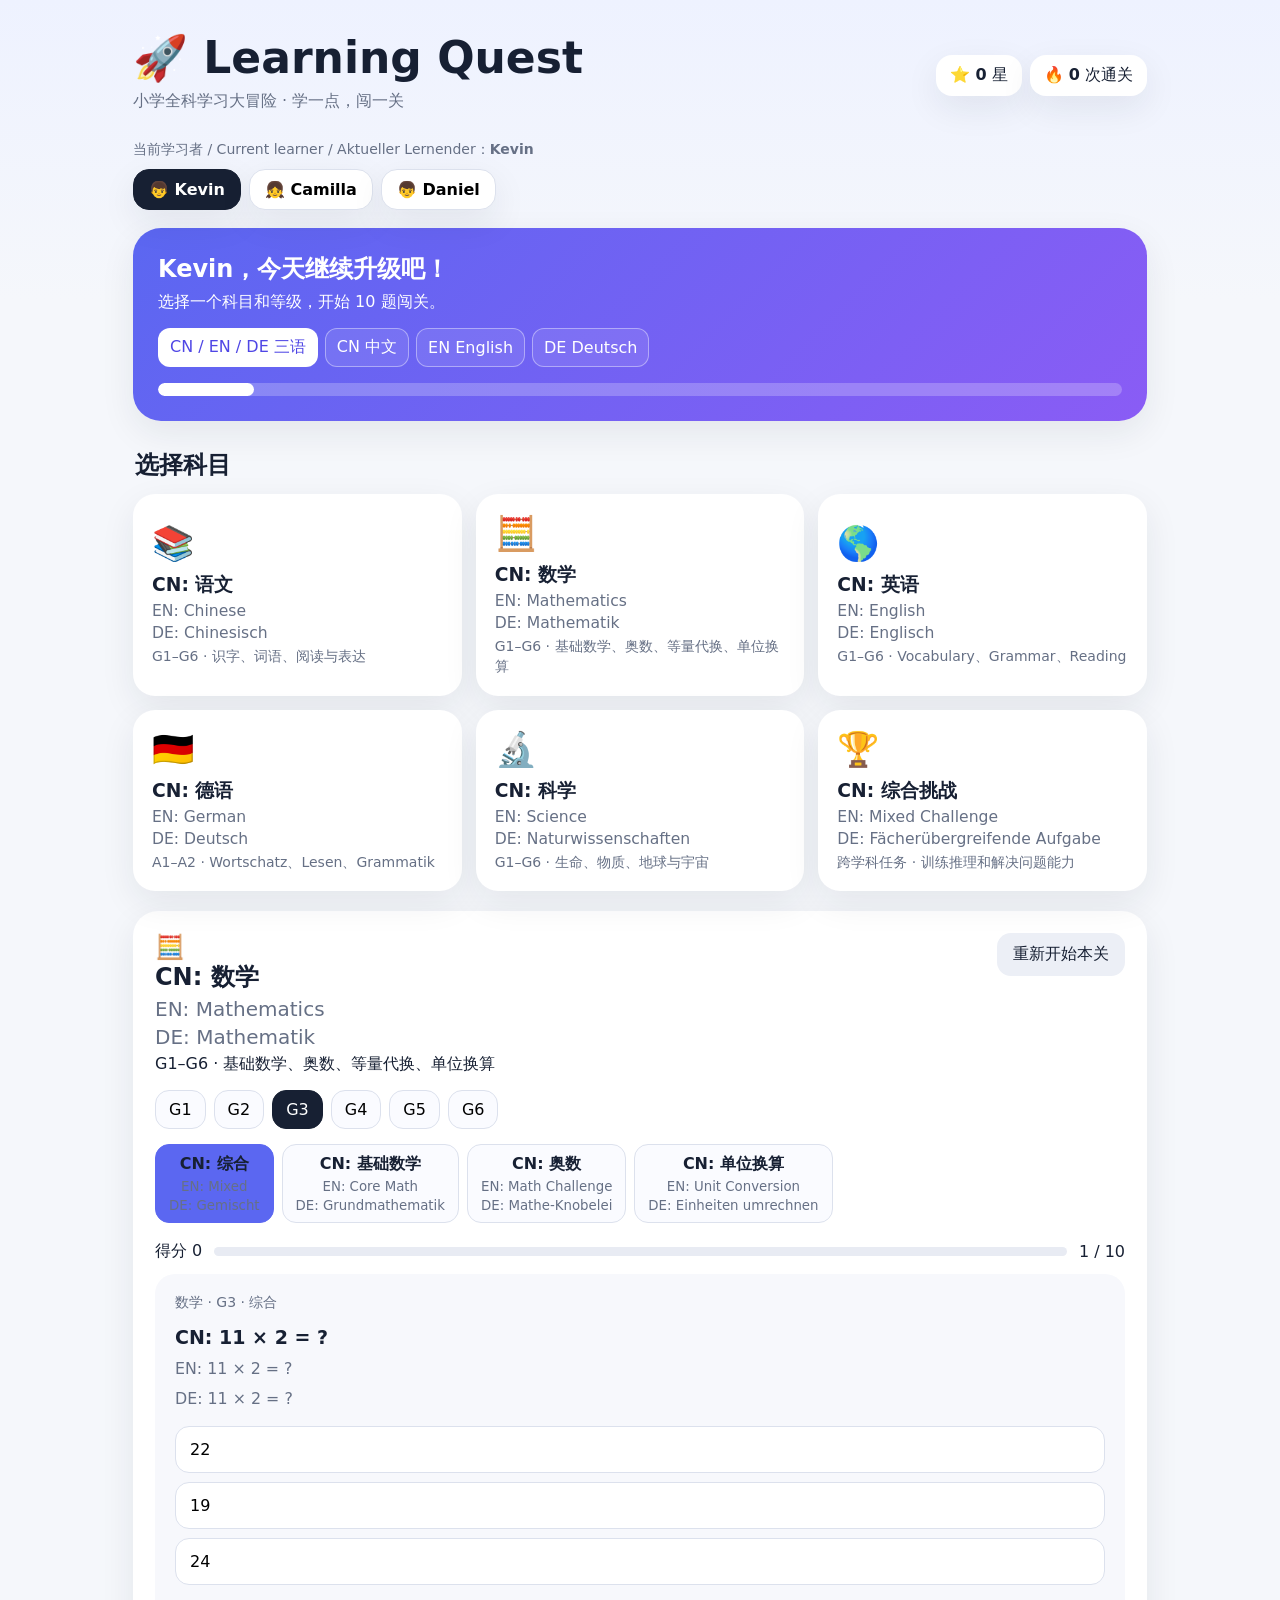
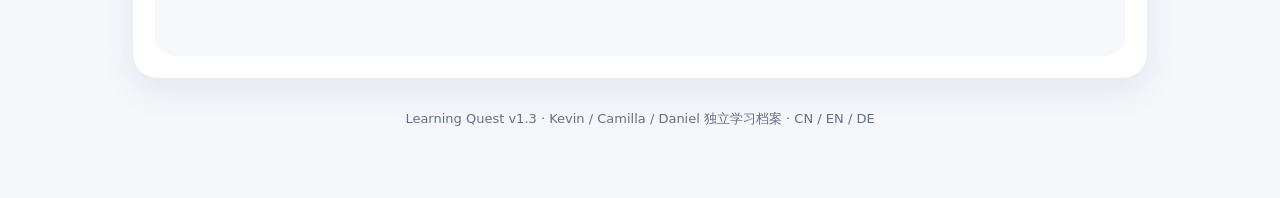
==== index.html @ e6b60d62 "Add files via upload" ====
<!doctype html>
<html lang="zh-CN">
<head>
<meta charset="utf-8">
<meta name="viewport" content="width=device-width,initial-scale=1,viewport-fit=cover">
<meta name="theme-color" content="#5b67f1">
<title>Learning Quest · 全科学习大冒险</title>
<style>
:root{--bg:#f5f7fb;--card:#fff;--ink:#172033;--muted:#667085;--accent:#5b67f1;--accent2:#8a5cf5;--ok:#16a36a;--bad:#d92d20;--line:#dce1ed;--shadow:0 12px 35px #17203314}
*{box-sizing:border-box}body{margin:0;font-family:system-ui,-apple-system,"PingFang SC","Microsoft YaHei",sans-serif;background:linear-gradient(180deg,#eef2ff,var(--bg) 300px);color:var(--ink)}
button{font:inherit}.wrap{max-width:1050px;margin:auto;padding:24px 18px 70px}header{display:flex;justify-content:space-between;gap:16px;align-items:center;margin:8px 0 22px}
.brand h1{margin:0;font-size:clamp(28px,5vw,44px)}.brand p{margin:7px 0;color:var(--muted)}.stats{display:flex;gap:8px;flex-wrap:wrap}.badge{background:#fff;padding:10px 14px;border-radius:16px;box-shadow:var(--shadow);white-space:nowrap}
.profilebar{display:flex;gap:8px;flex-wrap:wrap;margin:0 0 18px}.profile{border:1px solid var(--line);background:#fff;border-radius:16px;padding:10px 15px;cursor:pointer;box-shadow:var(--shadow);font-weight:700}.profile.active{background:#172033;color:#fff;border-color:#172033}
.current{margin:0 0 10px;color:var(--muted);font-size:14px}
.hero{background:linear-gradient(135deg,var(--accent),var(--accent2));color:#fff;border-radius:28px;padding:25px;box-shadow:var(--shadow)}.hero h2{margin:0 0 7px}.progress{height:13px;background:#ffffff3a;border-radius:99px;overflow:hidden;margin-top:16px}.progress i{display:block;height:100%;background:#fff;border-radius:99px;transition:.3s}
.section-title{margin:28px 2px 13px}.grid{display:grid;grid-template-columns:repeat(3,1fr);gap:14px}.card{border:0;text-align:left;background:var(--card);border-radius:22px;padding:19px;box-shadow:var(--shadow);cursor:pointer;min-height:142px;color:inherit;transition:.15s}.card:hover{transform:translateY(-2px)}.icon{font-size:34px}.card h3{margin:9px 0 4px}.card p{margin:0;color:var(--muted);font-size:14px;line-height:1.45}
.panel{display:none;margin-top:20px;background:#fff;border-radius:25px;padding:22px;box-shadow:var(--shadow)}.panel.show{display:block}.panelTop{display:flex;justify-content:space-between;gap:12px;align-items:flex-start}.panel h2{margin:0 0 5px}
.levels,.units{display:flex;flex-wrap:wrap;gap:8px;margin:15px 0}.pill{border:1px solid var(--line);background:#fafbff;border-radius:14px;padding:9px 13px;cursor:pointer}.pill.active{background:#172033;color:#fff;border-color:#172033}.units .pill.active{background:var(--accent);border-color:var(--accent)}
.questMeta{display:flex;justify-content:space-between;gap:12px;align-items:center;margin-top:18px}.miniProgress{height:9px;background:#e8ebf3;border-radius:99px;overflow:hidden;flex:1}.miniProgress i{display:block;height:100%;background:var(--accent);transition:.3s}
.challenge{margin-top:12px;padding:20px;border-radius:20px;background:#f7f8fc}.qnum{color:var(--muted);font-size:14px}.question{font-size:19px;line-height:1.6;margin:10px 0 15px;font-weight:650}.choices{display:grid;gap:9px}.choice{padding:13px 14px;border:1px solid var(--line);border-radius:14px;background:#fff;text-align:left;cursor:pointer;font-size:16px}.choice.good{border-color:var(--ok);background:#eafaf3}.choice.bad{border-color:#f0aaa5;background:#fff0ef}.feedback{min-height:28px;margin:13px 0 0;font-weight:650}.feedback.ok{color:var(--ok)}.feedback.no{color:var(--bad)}
.actions{display:flex;gap:9px;margin-top:10px}.next,.reset{border:0;border-radius:14px;padding:11px 16px;cursor:pointer}.next{background:var(--accent);color:#fff;display:none}.reset{background:#eceff6;color:var(--ink)}
.langbar{display:flex;gap:7px;flex-wrap:wrap;margin-top:15px}.langbtn{border:1px solid #ffffff66;background:#ffffff18;color:#fff;border-radius:12px;padding:8px 11px;cursor:pointer}.langbtn.active{background:#fff;color:#4f46e5}.tri{display:grid;gap:4px}.tri small{display:block;color:var(--muted);font-weight:500}.tri .primary{font-weight:700;color:var(--ink)}.footer{text-align:center;color:var(--muted);margin-top:32px;font-size:13px}
@media(max-width:720px){.grid{grid-template-columns:repeat(2,1fr)}header{align-items:flex-start;flex-direction:column}}@media(max-width:440px){.grid{grid-template-columns:1fr}.wrap{padding:16px 12px 55px}}
</style></head>
<body><main class="wrap">
<header><div class="brand"><h1>🚀 Learning Quest</h1><p>小学全科学习大冒险 · 学一点，闯一关</p></div><div class="stats"><div class="badge">⭐ <b id="stars">0</b> 星</div><div class="badge">🔥 <b id="clears">0</b> 次通关</div></div></header>
<div class="current">当前学习者 / Current learner / Aktueller Lernender：<b id="learnerName">Kevin</b></div>
<div class="profilebar" id="profiles"></div>
<section class="hero"><h2 id="welcome">Kevin，今天继续升级吧！</h2><div id="heroText">选择一个科目和等级，开始 10 题闯关。</div><div class="langbar"><button class="langbtn active" data-lang="tri">CN / EN / DE 三语</button><button class="langbtn" data-lang="zh">CN 中文</button><button class="langbtn" data-lang="en">EN English</button><button class="langbtn" data-lang="de">DE Deutsch</button></div><div class="progress"><i id="bar"></i></div></section>
<h2 class="section-title">选择科目</h2><section class="grid" id="subjects"></section>
<section class="panel" id="panel"><div class="panelTop"><div><h2 id="subjectTitle"></h2><div id="subjectDesc"></div></div><button class="reset" id="restart">重新开始本关</button></div>
<div class="levels" id="levels"></div><div class="units" id="units"></div>
<div class="questMeta"><span id="scoreText">得分 0</span><div class="miniProgress"><i id="qbar"></i></div><span id="countText">1 / 10</span></div>
<div class="challenge" id="challenge"></div></section>
<div class="footer">Learning Quest v1.3 · Kevin / Camilla / Daniel 独立学习档案 · CN / EN / DE</div>
</main>
<script>
const LEARNERS=[["Kevin","👦"],["Camilla","👧"],["Daniel","👦"]];
let learner=localStorage.getItem("lq-learner")||"Kevin";
let langMode=localStorage.getItem("lq-lang")||"tri";
const key=(name)=>`lq-v13-${learner}-${name}`;
const getNum=n=>+localStorage.getItem(key(n))||0;
const setNum=(n,v)=>localStorage.setItem(key(n),v);
let stars=getNum("stars"),clears=getNum("clears");

const SUBJECTS={
"语文":{icon:"📚",en:"Chinese",de:"Chinesisch",desc:"G1–G6 · 识字、词语、阅读与表达",levels:["G1","G2","G3","G4","G5","G6"],units:["综合","识字词语","阅读理解"]},
"数学":{icon:"🧮",en:"Mathematics",de:"Mathematik",desc:"G1–G6 · 基础数学、奥数、等量代换、单位换算",levels:["G1","G2","G3","G4","G5","G6"],units:["综合","基础数学","奥数","单位换算"]},
"英语":{icon:"🌎",en:"English",de:"Englisch",desc:"G1–G6 · Vocabulary、Grammar、Reading",levels:["G1","G2","G3","G4","G5","G6"],units:["综合","Vocabulary","Grammar"]},
"德语":{icon:"🇩🇪",en:"German",de:"Deutsch",desc:"A1–A2 · Wortschatz、Lesen、Grammatik",levels:["A1.1","A1.2","A2.1","A2.2"],units:["综合","Wortschatz","Grammatik"]},
"科学":{icon:"🔬",en:"Science",de:"Naturwissenschaften",desc:"G1–G6 · 生命、物质、地球与宇宙",levels:["G1","G2","G3","G4","G5","G6"],units:["综合","生命科学","地球与物质"]},
"综合挑战":{icon:"🏆",en:"Mixed Challenge",de:"Fächerübergreifende Aufgabe",desc:"跨学科任务 · 训练推理和解决问题能力",levels:["G1","G2","G3","G4","G5","G6"],units:["综合挑战"]}
};
const UI={"综合":["Mixed","Gemischt"],"识字词语":["Characters & Words","Schriftzeichen & Wörter"],"阅读理解":["Reading","Leseverständnis"],"基础数学":["Core Math","Grundmathematik"],"奥数":["Math Challenge","Mathe-Knobelei"],"单位换算":["Unit Conversion","Einheiten umrechnen"],"生命科学":["Life Science","Biowissenschaften"],"地球与物质":["Earth & Matter","Erde & Materie"],"综合挑战":["Mixed Challenge","Fächerübergreifende Aufgabe"],"Vocabulary":["Vocabulary","Wortschatz"],"Grammar":["Grammar","Grammatik"],"Wortschatz":["Vocabulary","Wortschatz"],"Grammatik":["Grammar","Grammatik"]};
const esc=x=>String(x).replace(/[&<>"']/g,m=>({"&":"&amp;","<":"&lt;",">":"&gt;",'"':"&quot;","'":"&#39;"}[m]));
function tri(cn,en,de){if(langMode==="zh")return esc(cn);if(langMode==="en")return esc(en);if(langMode==="de")return esc(de);return `<div class="tri"><span class="primary">CN: ${esc(cn)}</span><small>EN: ${esc(en)}</small><small>DE: ${esc(de)}</small></div>`}
function ui(x){let t=UI[x]||[x,x];return tri(x,t[0],t[1])}
function shuffle(a){for(let i=a.length-1;i;i--){let j=Math.floor(Math.random()*(i+1));[a[i],a[j]]=[a[j],a[i]]}return a}

let state={subject:"数学",level:"G3",unit:"综合",index:0,score:0,answered:false,questions:[]};
function renderProfiles(){let b=document.querySelector("#profiles");b.innerHTML="";LEARNERS.forEach(([n,e])=>{let x=document.createElement("button");x.className="profile"+(n===learner?" active":"");x.textContent=`${e} ${n}`;x.onclick=()=>switchLearner(n);b.appendChild(x)})}
function switchLearner(n){learner=n;localStorage.setItem("lq-learner",n);stars=getNum("stars");clears=getNum("clears");document.querySelector("#stars").textContent=stars;document.querySelector("#clears").textContent=clears;document.querySelector("#learnerName").textContent=n;document.querySelector("#welcome").textContent=`${n}，今天继续升级吧！`;renderProfiles();startQuest()}
function renderSubjects(){let b=document.querySelector("#subjects");b.innerHTML="";Object.entries(SUBJECTS).forEach(([n,s])=>{let x=document.createElement("button");x.className="card";x.innerHTML=`<div class="icon">${s.icon}</div><h3>${tri(n,s.en,s.de)}</h3><p>${esc(s.desc)}</p>`;x.onclick=()=>selectSubject(n);b.appendChild(x)})}
function selectSubject(n){state.subject=n;let s=SUBJECTS[n];state.level=s.levels[Math.min(2,s.levels.length-1)];state.unit=s.units[0];document.querySelector("#panel").classList.add("show");document.querySelector("#subjectTitle").innerHTML=s.icon+" "+tri(n,s.en,s.de);document.querySelector("#subjectDesc").textContent=s.desc;renderLevels();renderUnits();startQuest()}
function renderLevels(){let b=document.querySelector("#levels");b.innerHTML="";SUBJECTS[state.subject].levels.forEach(n=>{let x=document.createElement("button");x.className="pill"+(n===state.level?" active":"");x.textContent=n;x.onclick=()=>{state.level=n;renderLevels();startQuest()};b.appendChild(x)})}
function renderUnits(){let b=document.querySelector("#units");b.innerHTML="";SUBJECTS[state.subject].units.forEach(n=>{let x=document.createElement("button");x.className="pill"+(n===state.unit?" active":"");x.innerHTML=ui(n);x.onclick=()=>{state.unit=n;renderUnits();startQuest()};b.appendChild(x)})}
function makeQ(i){
 let g=state.level.startsWith("G")?+state.level.slice(1):1,a,b,ans,cn,en,de,opts;
 if(state.subject==="数学"){
   if(state.unit==="单位换算"){a=1+i%7;ans=a*100;cn=`${a} 米等于多少厘米？`;en=`How many centimeters are ${a} meters?`;de=`Wie viele Zentimeter sind ${a} Meter?`;opts=[ans,ans/10,ans*10]}
   else if(state.unit==="奥数"){a=4+i%5;ans=a*6+5;cn=`有 ${a} 个盒子，每盒 6 支笔，再增加 5 支，一共有多少支？`;en=`There are ${a} boxes with 6 pencils in each box. 5 more pencils are added. How many pencils are there altogether?`;de=`Es gibt ${a} Schachteln mit jeweils 6 Stiften. 5 weitere Stifte kommen hinzu. Wie viele Stifte sind es insgesamt?`;opts=[ans,a*6,ans+6]}
   else{a=(g*3)+i+2;b=2+(i%7);ans=g<=2?a+b:g===3?a*b:g===4?a-b:a*b+5;cn=g<=2?`${a} + ${b} = ?`:g===3?`${a} × ${b} = ?`:g===4?`${a} - ${b} = ?`:`${a} × ${b} + 5 = ?`;en=de=cn;opts=[ans,ans+2,Math.max(0,ans-3)]}
 }else if(state.subject==="英语"){let qs=[["Choose the animal.",["cat","book","red"],"cat"],['Complete: "I ___ happy."',["am","is","are"],"am"],["Which word is a color?",["blue","dog","run"],"blue"]],q=qs[i%3];cn="英语练习："+q[0];en=q[0];de="Englischübung: "+q[0];opts=q[1];ans=q[2]}
 else if(state.subject==="德语"){let qs=[["Wie heißt du?",["Ich heiße Kevin.","Ich bin acht Uhr.","Guten Appetit."],"Ich heiße Kevin."],["Ich ___ acht Jahre alt.",["bin","bist","ist"],"bin"]],q=qs[i%2];cn="德语练习："+q[0];en="German exercise: "+q[0];de=q[0];opts=q[1];ans=q[2]}
 else if(state.subject==="科学"){let qs=[["植物通常需要什么才能生长？","What do plants usually need to grow?","Was brauchen Pflanzen normalerweise zum Wachsen?",["水和阳光","塑料","石头"],"水和阳光"],["水从液态变成水蒸气叫做什么？","What is the change from liquid water to water vapor called?","Wie nennt man den Übergang von flüssigem Wasser zu Wasserdampf?",["蒸发","凝固","融化"],"蒸发"]],q=qs[i%2];[cn,en,de,opts,ans]=q}
 else if(state.subject==="语文"){let qs=[["“高兴”的近义词更接近哪一个？","Which word is closest in meaning to the Chinese word 高兴?","Welches Wort kommt der Bedeutung des chinesischen Wortes 高兴 am nächsten?",["开心","生气","害怕"],"开心"],["“因为下雨，所以比赛取消。”原因是什么？","In the sentence, what is the reason the match was cancelled?","Was ist in diesem Satz der Grund für die Absage des Spiels?",["下雨","比赛","取消"],"下雨"]],q=qs[i%2];[cn,en,de,opts,ans]=q}
 else{cn="做科学观察时，哪种做法更可靠？";en="Which method is more reliable when making a scientific observation?";de="Welche Methode ist bei einer wissenschaftlichen Beobachtung zuverlässiger?";opts=["记录看到的事实","只写希望发生的结果","不做记录"];ans=opts[0]}
 return {cn,en,de,opts:shuffle([...opts].map(String)),ans:String(ans)}
}
function startQuest(){state.index=0;state.score=0;state.answered=false;state.questions=Array.from({length:10},(_,i)=>makeQ(i));renderQ()}
function renderQ(){let q=state.questions[state.index],c=document.querySelector("#challenge");c.innerHTML=`<div class="qnum">${esc(state.subject)} · ${esc(state.level)} · ${esc(state.unit)}</div><div class="question">${tri(q.cn,q.en,q.de)}</div><div class="choices" id="choices"></div><div class="feedback" id="feedback"></div><div class="actions"><button class="next" id="next">下一题 →</button></div>`;q.opts.forEach(o=>{let b=document.createElement("button");b.className="choice";b.textContent=o;b.onclick=()=>answer(b,o,q);document.querySelector("#choices").appendChild(b)});document.querySelector("#next").onclick=nextQ;updateMeta()}
function answer(btn,o,q){if(state.answered)return;if(String(o)===q.ans){state.answered=true;state.score++;stars++;setNum("stars",stars);document.querySelector("#stars").textContent=stars;btn.classList.add("good");[...document.querySelector("#choices").children].forEach(x=>x.disabled=true);let f=document.querySelector("#feedback");f.textContent="✅ 正确！+1 ⭐";f.className="feedback ok";document.querySelector("#next").style.display="inline-block";updateMeta()}else{btn.classList.add("bad");btn.disabled=true;let f=document.querySelector("#feedback");f.textContent="再想一想。";f.className="feedback no"}}
function nextQ(){if(!state.answered)return;state.index++;if(state.index>=10)finish();else{state.answered=false;renderQ()}}
function finish(){clears++;setNum("clears",clears);document.querySelector("#clears").textContent=clears;let pct=state.score*10;document.querySelector("#challenge").innerHTML=`<div style="text-align:center;padding:24px"><div style="font-size:48px">${pct>=80?"🏆":"🌟"}</div><h3>${learner} 本关完成！</h3><p><b>${state.score} / 10</b> 正确 · 正确率 ${pct}%</p><button class="next" style="display:inline-block" onclick="startQuest()">再挑战一次</button></div>`;document.querySelector("#heroText").textContent=`${learner} 刚完成 ${state.subject} ${state.level}，正确率 ${pct}%。`}
function updateMeta(){let done=state.index+(state.answered?1:0);document.querySelector("#countText").textContent=`${Math.min(state.index+1,10)} / 10`;document.querySelector("#scoreText").textContent=`得分 ${state.score}`;document.querySelector("#qbar").style.width=(done/10*100)+"%";document.querySelector("#bar").style.width=Math.min(100,10+stars%91)+"%"}
document.querySelector("#restart").onclick=startQuest;
document.querySelectorAll(".langbtn").forEach(b=>b.onclick=()=>{langMode=b.dataset.lang;localStorage.setItem("lq-lang",langMode);document.querySelectorAll(".langbtn").forEach(x=>x.classList.toggle("active",x.dataset.lang===langMode));renderSubjects();renderUnits();renderQ()});
document.querySelector("#stars").textContent=stars;document.querySelector("#clears").textContent=clears;document.querySelector("#learnerName").textContent=learner;document.querySelector("#welcome").textContent=`${learner}，今天继续升级吧！`;renderProfiles();renderSubjects();selectSubject("数学");
</script></body></html>
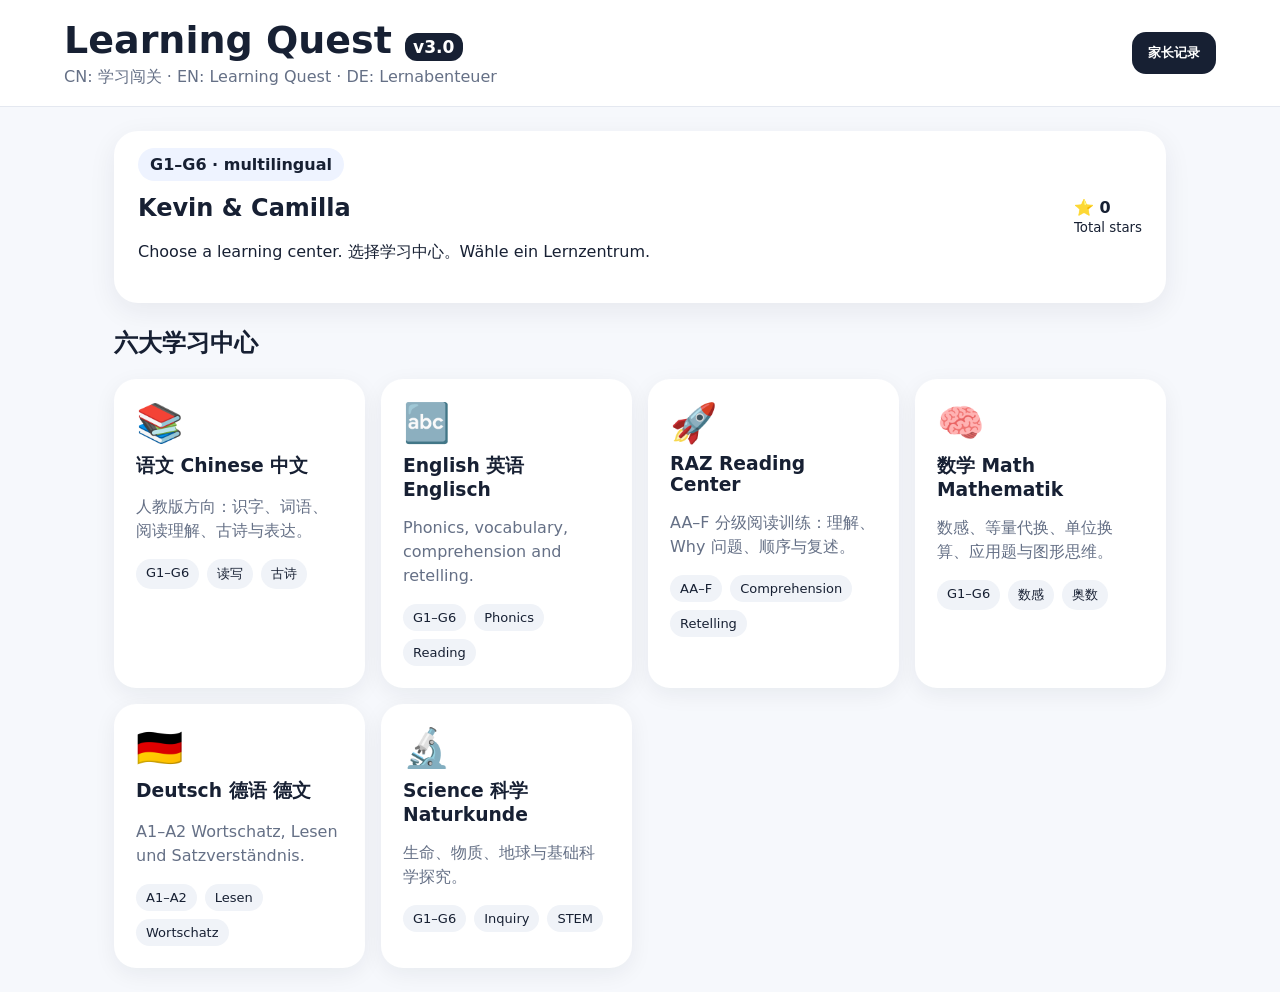
==== commit 7dd1b21c: "Add files via upload" ====
--- a/index.html
+++ b/index.html
@@ -1,89 +1 @@
-<!doctype html>
-<html lang="zh-CN">
-<head>
-<meta charset="utf-8">
-<meta name="viewport" content="width=device-width,initial-scale=1,viewport-fit=cover">
-<meta name="theme-color" content="#5b67f1">
-<title>Learning Quest · 全科学习大冒险</title>
-<style>
-:root{--bg:#f5f7fb;--card:#fff;--ink:#172033;--muted:#667085;--accent:#5b67f1;--accent2:#8a5cf5;--ok:#16a36a;--bad:#d92d20;--line:#dce1ed;--shadow:0 12px 35px #17203314}
-*{box-sizing:border-box}body{margin:0;font-family:system-ui,-apple-system,"PingFang SC","Microsoft YaHei",sans-serif;background:linear-gradient(180deg,#eef2ff,var(--bg) 300px);color:var(--ink)}
-button{font:inherit}.wrap{max-width:1050px;margin:auto;padding:24px 18px 70px}header{display:flex;justify-content:space-between;gap:16px;align-items:center;margin:8px 0 22px}
-.brand h1{margin:0;font-size:clamp(28px,5vw,44px)}.brand p{margin:7px 0;color:var(--muted)}.stats{display:flex;gap:8px;flex-wrap:wrap}.badge{background:#fff;padding:10px 14px;border-radius:16px;box-shadow:var(--shadow);white-space:nowrap}
-.profilebar{display:flex;gap:8px;flex-wrap:wrap;margin:0 0 18px}.profile{border:1px solid var(--line);background:#fff;border-radius:16px;padding:10px 15px;cursor:pointer;box-shadow:var(--shadow);font-weight:700}.profile.active{background:#172033;color:#fff;border-color:#172033}
-.current{margin:0 0 10px;color:var(--muted);font-size:14px}
-.hero{background:linear-gradient(135deg,var(--accent),var(--accent2));color:#fff;border-radius:28px;padding:25px;box-shadow:var(--shadow)}.hero h2{margin:0 0 7px}.progress{height:13px;background:#ffffff3a;border-radius:99px;overflow:hidden;margin-top:16px}.progress i{display:block;height:100%;background:#fff;border-radius:99px;transition:.3s}
-.section-title{margin:28px 2px 13px}.grid{display:grid;grid-template-columns:repeat(3,1fr);gap:14px}.card{border:0;text-align:left;background:var(--card);border-radius:22px;padding:19px;box-shadow:var(--shadow);cursor:pointer;min-height:142px;color:inherit;transition:.15s}.card:hover{transform:translateY(-2px)}.icon{font-size:34px}.card h3{margin:9px 0 4px}.card p{margin:0;color:var(--muted);font-size:14px;line-height:1.45}
-.panel{display:none;margin-top:20px;background:#fff;border-radius:25px;padding:22px;box-shadow:var(--shadow)}.panel.show{display:block}.panelTop{display:flex;justify-content:space-between;gap:12px;align-items:flex-start}.panel h2{margin:0 0 5px}
-.levels,.units{display:flex;flex-wrap:wrap;gap:8px;margin:15px 0}.pill{border:1px solid var(--line);background:#fafbff;border-radius:14px;padding:9px 13px;cursor:pointer}.pill.active{background:#172033;color:#fff;border-color:#172033}.units .pill.active{background:var(--accent);border-color:var(--accent)}
-.questMeta{display:flex;justify-content:space-between;gap:12px;align-items:center;margin-top:18px}.miniProgress{height:9px;background:#e8ebf3;border-radius:99px;overflow:hidden;flex:1}.miniProgress i{display:block;height:100%;background:var(--accent);transition:.3s}
-.challenge{margin-top:12px;padding:20px;border-radius:20px;background:#f7f8fc}.qnum{color:var(--muted);font-size:14px}.question{font-size:19px;line-height:1.6;margin:10px 0 15px;font-weight:650}.choices{display:grid;gap:9px}.choice{padding:13px 14px;border:1px solid var(--line);border-radius:14px;background:#fff;text-align:left;cursor:pointer;font-size:16px}.choice.good{border-color:var(--ok);background:#eafaf3}.choice.bad{border-color:#f0aaa5;background:#fff0ef}.feedback{min-height:28px;margin:13px 0 0;font-weight:650}.feedback.ok{color:var(--ok)}.feedback.no{color:var(--bad)}
-.actions{display:flex;gap:9px;margin-top:10px}.next,.reset{border:0;border-radius:14px;padding:11px 16px;cursor:pointer}.next{background:var(--accent);color:#fff;display:none}.reset{background:#eceff6;color:var(--ink)}
-.langbar{display:flex;gap:7px;flex-wrap:wrap;margin-top:15px}.langbtn{border:1px solid #ffffff66;background:#ffffff18;color:#fff;border-radius:12px;padding:8px 11px;cursor:pointer}.langbtn.active{background:#fff;color:#4f46e5}.tri{display:grid;gap:4px}.tri small{display:block;color:var(--muted);font-weight:500}.tri .primary{font-weight:700;color:var(--ink)}.footer{text-align:center;color:var(--muted);margin-top:32px;font-size:13px}
-@media(max-width:720px){.grid{grid-template-columns:repeat(2,1fr)}header{align-items:flex-start;flex-direction:column}}@media(max-width:440px){.grid{grid-template-columns:1fr}.wrap{padding:16px 12px 55px}}
-</style></head>
-<body><main class="wrap">
-<header><div class="brand"><h1>🚀 Learning Quest</h1><p>小学全科学习大冒险 · 学一点，闯一关</p></div><div class="stats"><div class="badge">⭐ <b id="stars">0</b> 星</div><div class="badge">🔥 <b id="clears">0</b> 次通关</div></div></header>
-<div class="current">当前学习者 / Current learner / Aktueller Lernender：<b id="learnerName">Kevin</b></div>
-<div class="profilebar" id="profiles"></div>
-<section class="hero"><h2 id="welcome">Kevin，今天继续升级吧！</h2><div id="heroText">选择一个科目和等级，开始 10 题闯关。</div><div class="langbar"><button class="langbtn active" data-lang="tri">CN / EN / DE 三语</button><button class="langbtn" data-lang="zh">CN 中文</button><button class="langbtn" data-lang="en">EN English</button><button class="langbtn" data-lang="de">DE Deutsch</button></div><div class="progress"><i id="bar"></i></div></section>
-<h2 class="section-title">选择科目</h2><section class="grid" id="subjects"></section>
-<section class="panel" id="panel"><div class="panelTop"><div><h2 id="subjectTitle"></h2><div id="subjectDesc"></div></div><button class="reset" id="restart">重新开始本关</button></div>
-<div class="levels" id="levels"></div><div class="units" id="units"></div>
-<div class="questMeta"><span id="scoreText">得分 0</span><div class="miniProgress"><i id="qbar"></i></div><span id="countText">1 / 10</span></div>
-<div class="challenge" id="challenge"></div></section>
-<div class="footer">Learning Quest v1.3 · Kevin / Camilla / Daniel 独立学习档案 · CN / EN / DE</div>
-</main>
-<script>
-const LEARNERS=[["Kevin","👦"],["Camilla","👧"],["Daniel","👦"]];
-let learner=localStorage.getItem("lq-learner")||"Kevin";
-let langMode=localStorage.getItem("lq-lang")||"tri";
-const key=(name)=>`lq-v13-${learner}-${name}`;
-const getNum=n=>+localStorage.getItem(key(n))||0;
-const setNum=(n,v)=>localStorage.setItem(key(n),v);
-let stars=getNum("stars"),clears=getNum("clears");
-
-const SUBJECTS={
-"语文":{icon:"📚",en:"Chinese",de:"Chinesisch",desc:"G1–G6 · 识字、词语、阅读与表达",levels:["G1","G2","G3","G4","G5","G6"],units:["综合","识字词语","阅读理解"]},
-"数学":{icon:"🧮",en:"Mathematics",de:"Mathematik",desc:"G1–G6 · 基础数学、奥数、等量代换、单位换算",levels:["G1","G2","G3","G4","G5","G6"],units:["综合","基础数学","奥数","单位换算"]},
-"英语":{icon:"🌎",en:"English",de:"Englisch",desc:"G1–G6 · Vocabulary、Grammar、Reading",levels:["G1","G2","G3","G4","G5","G6"],units:["综合","Vocabulary","Grammar"]},
-"德语":{icon:"🇩🇪",en:"German",de:"Deutsch",desc:"A1–A2 · Wortschatz、Lesen、Grammatik",levels:["A1.1","A1.2","A2.1","A2.2"],units:["综合","Wortschatz","Grammatik"]},
-"科学":{icon:"🔬",en:"Science",de:"Naturwissenschaften",desc:"G1–G6 · 生命、物质、地球与宇宙",levels:["G1","G2","G3","G4","G5","G6"],units:["综合","生命科学","地球与物质"]},
-"综合挑战":{icon:"🏆",en:"Mixed Challenge",de:"Fächerübergreifende Aufgabe",desc:"跨学科任务 · 训练推理和解决问题能力",levels:["G1","G2","G3","G4","G5","G6"],units:["综合挑战"]}
-};
-const UI={"综合":["Mixed","Gemischt"],"识字词语":["Characters & Words","Schriftzeichen & Wörter"],"阅读理解":["Reading","Leseverständnis"],"基础数学":["Core Math","Grundmathematik"],"奥数":["Math Challenge","Mathe-Knobelei"],"单位换算":["Unit Conversion","Einheiten umrechnen"],"生命科学":["Life Science","Biowissenschaften"],"地球与物质":["Earth & Matter","Erde & Materie"],"综合挑战":["Mixed Challenge","Fächerübergreifende Aufgabe"],"Vocabulary":["Vocabulary","Wortschatz"],"Grammar":["Grammar","Grammatik"],"Wortschatz":["Vocabulary","Wortschatz"],"Grammatik":["Grammar","Grammatik"]};
-const esc=x=>String(x).replace(/[&<>"']/g,m=>({"&":"&amp;","<":"&lt;",">":"&gt;",'"':"&quot;","'":"&#39;"}[m]));
-function tri(cn,en,de){if(langMode==="zh")return esc(cn);if(langMode==="en")return esc(en);if(langMode==="de")return esc(de);return `<div class="tri"><span class="primary">CN: ${esc(cn)}</span><small>EN: ${esc(en)}</small><small>DE: ${esc(de)}</small></div>`}
-function ui(x){let t=UI[x]||[x,x];return tri(x,t[0],t[1])}
-function shuffle(a){for(let i=a.length-1;i;i--){let j=Math.floor(Math.random()*(i+1));[a[i],a[j]]=[a[j],a[i]]}return a}
-
-let state={subject:"数学",level:"G3",unit:"综合",index:0,score:0,answered:false,questions:[]};
-function renderProfiles(){let b=document.querySelector("#profiles");b.innerHTML="";LEARNERS.forEach(([n,e])=>{let x=document.createElement("button");x.className="profile"+(n===learner?" active":"");x.textContent=`${e} ${n}`;x.onclick=()=>switchLearner(n);b.appendChild(x)})}
-function switchLearner(n){learner=n;localStorage.setItem("lq-learner",n);stars=getNum("stars");clears=getNum("clears");document.querySelector("#stars").textContent=stars;document.querySelector("#clears").textContent=clears;document.querySelector("#learnerName").textContent=n;document.querySelector("#welcome").textContent=`${n}，今天继续升级吧！`;renderProfiles();startQuest()}
-function renderSubjects(){let b=document.querySelector("#subjects");b.innerHTML="";Object.entries(SUBJECTS).forEach(([n,s])=>{let x=document.createElement("button");x.className="card";x.innerHTML=`<div class="icon">${s.icon}</div><h3>${tri(n,s.en,s.de)}</h3><p>${esc(s.desc)}</p>`;x.onclick=()=>selectSubject(n);b.appendChild(x)})}
-function selectSubject(n){state.subject=n;let s=SUBJECTS[n];state.level=s.levels[Math.min(2,s.levels.length-1)];state.unit=s.units[0];document.querySelector("#panel").classList.add("show");document.querySelector("#subjectTitle").innerHTML=s.icon+" "+tri(n,s.en,s.de);document.querySelector("#subjectDesc").textContent=s.desc;renderLevels();renderUnits();startQuest()}
-function renderLevels(){let b=document.querySelector("#levels");b.innerHTML="";SUBJECTS[state.subject].levels.forEach(n=>{let x=document.createElement("button");x.className="pill"+(n===state.level?" active":"");x.textContent=n;x.onclick=()=>{state.level=n;renderLevels();startQuest()};b.appendChild(x)})}
-function renderUnits(){let b=document.querySelector("#units");b.innerHTML="";SUBJECTS[state.subject].units.forEach(n=>{let x=document.createElement("button");x.className="pill"+(n===state.unit?" active":"");x.innerHTML=ui(n);x.onclick=()=>{state.unit=n;renderUnits();startQuest()};b.appendChild(x)})}
-function makeQ(i){
- let g=state.level.startsWith("G")?+state.level.slice(1):1,a,b,ans,cn,en,de,opts;
- if(state.subject==="数学"){
-   if(state.unit==="单位换算"){a=1+i%7;ans=a*100;cn=`${a} 米等于多少厘米？`;en=`How many centimeters are ${a} meters?`;de=`Wie viele Zentimeter sind ${a} Meter?`;opts=[ans,ans/10,ans*10]}
-   else if(state.unit==="奥数"){a=4+i%5;ans=a*6+5;cn=`有 ${a} 个盒子，每盒 6 支笔，再增加 5 支，一共有多少支？`;en=`There are ${a} boxes with 6 pencils in each box. 5 more pencils are added. How many pencils are there altogether?`;de=`Es gibt ${a} Schachteln mit jeweils 6 Stiften. 5 weitere Stifte kommen hinzu. Wie viele Stifte sind es insgesamt?`;opts=[ans,a*6,ans+6]}
-   else{a=(g*3)+i+2;b=2+(i%7);ans=g<=2?a+b:g===3?a*b:g===4?a-b:a*b+5;cn=g<=2?`${a} + ${b} = ?`:g===3?`${a} × ${b} = ?`:g===4?`${a} - ${b} = ?`:`${a} × ${b} + 5 = ?`;en=de=cn;opts=[ans,ans+2,Math.max(0,ans-3)]}
- }else if(state.subject==="英语"){let qs=[["Choose the animal.",["cat","book","red"],"cat"],['Complete: "I ___ happy."',["am","is","are"],"am"],["Which word is a color?",["blue","dog","run"],"blue"]],q=qs[i%3];cn="英语练习："+q[0];en=q[0];de="Englischübung: "+q[0];opts=q[1];ans=q[2]}
- else if(state.subject==="德语"){let qs=[["Wie heißt du?",["Ich heiße Kevin.","Ich bin acht Uhr.","Guten Appetit."],"Ich heiße Kevin."],["Ich ___ acht Jahre alt.",["bin","bist","ist"],"bin"]],q=qs[i%2];cn="德语练习："+q[0];en="German exercise: "+q[0];de=q[0];opts=q[1];ans=q[2]}
- else if(state.subject==="科学"){let qs=[["植物通常需要什么才能生长？","What do plants usually need to grow?","Was brauchen Pflanzen normalerweise zum Wachsen?",["水和阳光","塑料","石头"],"水和阳光"],["水从液态变成水蒸气叫做什么？","What is the change from liquid water to water vapor called?","Wie nennt man den Übergang von flüssigem Wasser zu Wasserdampf?",["蒸发","凝固","融化"],"蒸发"]],q=qs[i%2];[cn,en,de,opts,ans]=q}
- else if(state.subject==="语文"){let qs=[["“高兴”的近义词更接近哪一个？","Which word is closest in meaning to the Chinese word 高兴?","Welches Wort kommt der Bedeutung des chinesischen Wortes 高兴 am nächsten?",["开心","生气","害怕"],"开心"],["“因为下雨，所以比赛取消。”原因是什么？","In the sentence, what is the reason the match was cancelled?","Was ist in diesem Satz der Grund für die Absage des Spiels?",["下雨","比赛","取消"],"下雨"]],q=qs[i%2];[cn,en,de,opts,ans]=q}
- else{cn="做科学观察时，哪种做法更可靠？";en="Which method is more reliable when making a scientific observation?";de="Welche Methode ist bei einer wissenschaftlichen Beobachtung zuverlässiger?";opts=["记录看到的事实","只写希望发生的结果","不做记录"];ans=opts[0]}
- return {cn,en,de,opts:shuffle([...opts].map(String)),ans:String(ans)}
-}
-function startQuest(){state.index=0;state.score=0;state.answered=false;state.questions=Array.from({length:10},(_,i)=>makeQ(i));renderQ()}
-function renderQ(){let q=state.questions[state.index],c=document.querySelector("#challenge");c.innerHTML=`<div class="qnum">${esc(state.subject)} · ${esc(state.level)} · ${esc(state.unit)}</div><div class="question">${tri(q.cn,q.en,q.de)}</div><div class="choices" id="choices"></div><div class="feedback" id="feedback"></div><div class="actions"><button class="next" id="next">下一题 →</button></div>`;q.opts.forEach(o=>{let b=document.createElement("button");b.className="choice";b.textContent=o;b.onclick=()=>answer(b,o,q);document.querySelector("#choices").appendChild(b)});document.querySelector("#next").onclick=nextQ;updateMeta()}
-function answer(btn,o,q){if(state.answered)return;if(String(o)===q.ans){state.answered=true;state.score++;stars++;setNum("stars",stars);document.querySelector("#stars").textContent=stars;btn.classList.add("good");[...document.querySelector("#choices").children].forEach(x=>x.disabled=true);let f=document.querySelector("#feedback");f.textContent="✅ 正确！+1 ⭐";f.className="feedback ok";document.querySelector("#next").style.display="inline-block";updateMeta()}else{btn.classList.add("bad");btn.disabled=true;let f=document.querySelector("#feedback");f.textContent="再想一想。";f.className="feedback no"}}
-function nextQ(){if(!state.answered)return;state.index++;if(state.index>=10)finish();else{state.answered=false;renderQ()}}
-function finish(){clears++;setNum("clears",clears);document.querySelector("#clears").textContent=clears;let pct=state.score*10;document.querySelector("#challenge").innerHTML=`<div style="text-align:center;padding:24px"><div style="font-size:48px">${pct>=80?"🏆":"🌟"}</div><h3>${learner} 本关完成！</h3><p><b>${state.score} / 10</b> 正确 · 正确率 ${pct}%</p><button class="next" style="display:inline-block" onclick="startQuest()">再挑战一次</button></div>`;document.querySelector("#heroText").textContent=`${learner} 刚完成 ${state.subject} ${state.level}，正确率 ${pct}%。`}
-function updateMeta(){let done=state.index+(state.answered?1:0);document.querySelector("#countText").textContent=`${Math.min(state.index+1,10)} / 10`;document.querySelector("#scoreText").textContent=`得分 ${state.score}`;document.querySelector("#qbar").style.width=(done/10*100)+"%";document.querySelector("#bar").style.width=Math.min(100,10+stars%91)+"%"}
-document.querySelector("#restart").onclick=startQuest;
-document.querySelectorAll(".langbtn").forEach(b=>b.onclick=()=>{langMode=b.dataset.lang;localStorage.setItem("lq-lang",langMode);document.querySelectorAll(".langbtn").forEach(x=>x.classList.toggle("active",x.dataset.lang===langMode));renderSubjects();renderUnits();renderQ()});
-document.querySelector("#stars").textContent=stars;document.querySelector("#clears").textContent=clears;document.querySelector("#learnerName").textContent=learner;document.querySelector("#welcome").textContent=`${learner}，今天继续升级吧！`;renderProfiles();renderSubjects();selectSubject("数学");
-</script></body></html>+<!doctype html><html lang="zh-CN"><head><meta charset="utf-8"><meta name="viewport" content="width=device-width,initial-scale=1"><title>Learning Quest v3.0</title><link rel="stylesheet" href="styles.css"></head><body data-profile="main"><header><div><h1>Learning Quest <span>v3.0</span></h1><p>CN: 学习闯关 · EN: Learning Quest · DE: Lernabenteuer</p></div><button id="parentBtn">家长记录</button></header><main><section id="profile" class="hero"></section><section><h2>六大学习中心</h2><div id="centers" class="grid"></div></section><section id="lesson" class="panel hidden"></section><section id="parent" class="panel hidden"></section></main><script src="content.js"></script><script src="app.js"></script></body></html>
--- a/styles.css
+++ b/styles.css
@@ -0,0 +1 @@
+*{box-sizing:border-box}body{margin:0;font-family:system-ui,-apple-system,"Noto Sans SC",sans-serif;background:#f6f8fc;color:#172033}header{display:flex;justify-content:space-between;align-items:center;padding:18px 5vw;background:#fff;border-bottom:1px solid #e4e8f0;position:sticky;top:0;z-index:3}h1{margin:0;font-size:clamp(24px,4vw,38px)}h1 span{font-size:.45em;background:#172033;color:white;padding:4px 8px;border-radius:12px}header p{margin:5px 0 0;color:#657086}button{border:0;border-radius:14px;padding:12px 16px;font-weight:700;cursor:pointer;background:#172033;color:#fff}main{max-width:1100px;margin:auto;padding:24px}.hero,.panel{background:#fff;border-radius:24px;padding:24px;box-shadow:0 8px 28px #17203312;margin-bottom:24px}.hero{display:flex;justify-content:space-between;gap:18px;align-items:center}.badge{background:#eef3ff;border-radius:999px;padding:7px 12px;font-weight:700}.grid{display:grid;grid-template-columns:repeat(auto-fit,minmax(240px,1fr));gap:16px}.card{background:#fff;border-radius:22px;padding:20px;box-shadow:0 6px 22px #17203310;border:2px solid transparent;cursor:pointer}.card:hover{border-color:#9aa9cc;transform:translateY(-2px)}.card .icon{font-size:38px}.card h3{margin:8px 0}.card p{color:#657086;line-height:1.5}.chips{display:flex;gap:8px;flex-wrap:wrap}.chip{background:#f0f3f8;padding:6px 10px;border-radius:999px;font-size:13px}.hidden{display:none}.question{font-size:22px;font-weight:800;margin:18px 0}.answers{display:grid;gap:10px}.answers button{background:#eef2f8;color:#172033;text-align:left}.answers button:hover{background:#dde5f2}.ok{background:#e8f8ed!important}.bad{background:#ffe8e8!important}.feedback{margin-top:14px;padding:14px;border-radius:14px;background:#f4f6fa}.bar{height:10px;background:#e8ebf1;border-radius:99px;overflow:hidden}.bar i{display:block;height:100%;background:#172033}.stats{display:grid;grid-template-columns:repeat(3,1fr);gap:10px}.stat{background:#f4f6fa;padding:14px;border-radius:16px;text-align:center}.wrong{animation:shake .35s}@keyframes shake{25%{transform:translateX(-7px)}50%{transform:translateX(7px)}75%{transform:translateX(-4px)}}@media(max-width:600px){header{align-items:flex-start}header p{font-size:12px}.hero{display:block}.stats{grid-template-columns:1fr}}
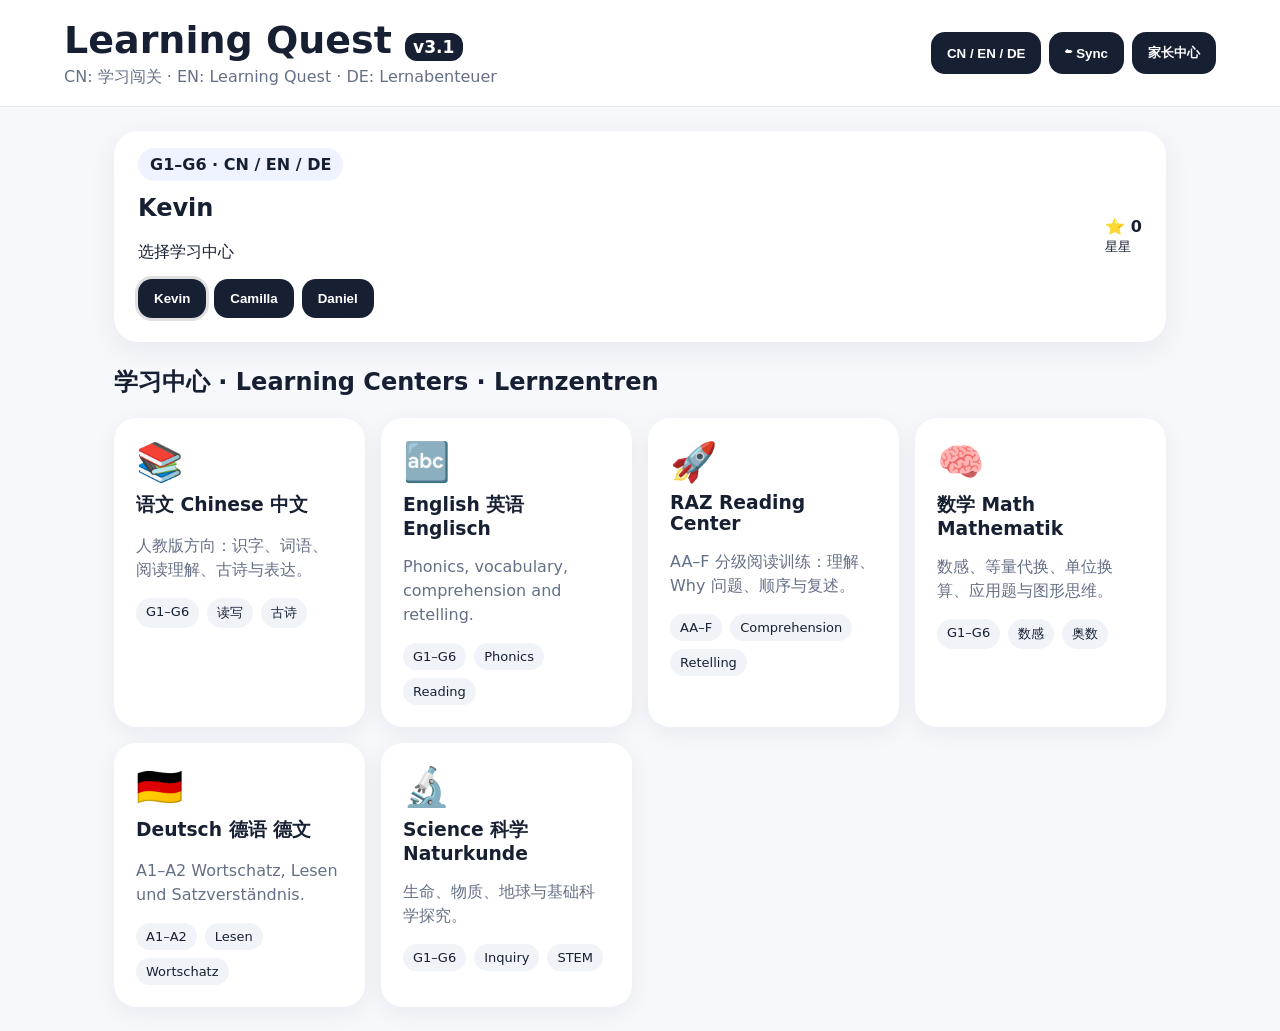
==== commit 8f15f156: "Add files via upload" ====
--- a/index.html
+++ b/index.html
@@ -1 +1 @@
-<!doctype html><html lang="zh-CN"><head><meta charset="utf-8"><meta name="viewport" content="width=device-width,initial-scale=1"><title>Learning Quest v3.0</title><link rel="stylesheet" href="styles.css"></head><body data-profile="main"><header><div><h1>Learning Quest <span>v3.0</span></h1><p>CN: 学习闯关 · EN: Learning Quest · DE: Lernabenteuer</p></div><button id="parentBtn">家长记录</button></header><main><section id="profile" class="hero"></section><section><h2>六大学习中心</h2><div id="centers" class="grid"></div></section><section id="lesson" class="panel hidden"></section><section id="parent" class="panel hidden"></section></main><script src="content.js"></script><script src="app.js"></script></body></html>
+<!doctype html><html lang="zh-CN"><head><meta charset="utf-8"><meta name="viewport" content="width=device-width,initial-scale=1,viewport-fit=cover"><meta name="theme-color" content="#f5f7fb"><title>Learning Quest v3.1</title><link rel="stylesheet" href="styles.css"></head><body data-profile="main"><header><div><h1>Learning Quest <span>v3.1</span></h1><p>CN: 学习闯关 · EN: Learning Quest · DE: Lernabenteuer</p></div><nav><button id="langBtn">CN / EN / DE</button><button id="syncBtn">☁ Sync</button><button id="parentBtn">Parent</button></nav></header><main><section id="profile" class="hero"></section><section><h2 id="centersTitle">学习中心 · Learning Centers · Lernzentren</h2><div id="centers" class="grid"></div></section><section id="lesson" class="panel hidden"></section><section id="parent" class="panel hidden"></section><section id="sync" class="panel hidden"></section></main><script src="content.js"></script><script src="app.js"></script></body></html>
--- a/styles.css
+++ b/styles.css
@@ -1 +1,3 @@
 *{box-sizing:border-box}body{margin:0;font-family:system-ui,-apple-system,"Noto Sans SC",sans-serif;background:#f6f8fc;color:#172033}header{display:flex;justify-content:space-between;align-items:center;padding:18px 5vw;background:#fff;border-bottom:1px solid #e4e8f0;position:sticky;top:0;z-index:3}h1{margin:0;font-size:clamp(24px,4vw,38px)}h1 span{font-size:.45em;background:#172033;color:white;padding:4px 8px;border-radius:12px}header p{margin:5px 0 0;color:#657086}button{border:0;border-radius:14px;padding:12px 16px;font-weight:700;cursor:pointer;background:#172033;color:#fff}main{max-width:1100px;margin:auto;padding:24px}.hero,.panel{background:#fff;border-radius:24px;padding:24px;box-shadow:0 8px 28px #17203312;margin-bottom:24px}.hero{display:flex;justify-content:space-between;gap:18px;align-items:center}.badge{background:#eef3ff;border-radius:999px;padding:7px 12px;font-weight:700}.grid{display:grid;grid-template-columns:repeat(auto-fit,minmax(240px,1fr));gap:16px}.card{background:#fff;border-radius:22px;padding:20px;box-shadow:0 6px 22px #17203310;border:2px solid transparent;cursor:pointer}.card:hover{border-color:#9aa9cc;transform:translateY(-2px)}.card .icon{font-size:38px}.card h3{margin:8px 0}.card p{color:#657086;line-height:1.5}.chips{display:flex;gap:8px;flex-wrap:wrap}.chip{background:#f0f3f8;padding:6px 10px;border-radius:999px;font-size:13px}.hidden{display:none}.question{font-size:22px;font-weight:800;margin:18px 0}.answers{display:grid;gap:10px}.answers button{background:#eef2f8;color:#172033;text-align:left}.answers button:hover{background:#dde5f2}.ok{background:#e8f8ed!important}.bad{background:#ffe8e8!important}.feedback{margin-top:14px;padding:14px;border-radius:14px;background:#f4f6fa}.bar{height:10px;background:#e8ebf1;border-radius:99px;overflow:hidden}.bar i{display:block;height:100%;background:#172033}.stats{display:grid;grid-template-columns:repeat(3,1fr);gap:10px}.stat{background:#f4f6fa;padding:14px;border-radius:16px;text-align:center}.wrong{animation:shake .35s}@keyframes shake{25%{transform:translateX(-7px)}50%{transform:translateX(7px)}75%{transform:translateX(-4px)}}@media(max-width:600px){header{align-items:flex-start}header p{font-size:12px}.hero{display:block}.stats{grid-template-columns:1fr}}
+
+nav{display:flex;gap:8px;flex-wrap:wrap}.learner-tabs{display:flex;gap:8px;flex-wrap:wrap;margin-top:12px}.learner.selected{outline:3px solid rgba(0,0,0,.12)}.table-wrap{overflow:auto}table{width:100%;border-collapse:collapse}th,td{text-align:left;border-bottom:1px solid #ddd;padding:10px}label{display:block;margin:12px 0;font-weight:700}input{display:block;width:100%;box-sizing:border-box;margin-top:6px;padding:12px;border:1px solid #ccd3df;border-radius:10px;font:inherit}.notice{padding:14px;border-radius:12px;background:#eef4ff}.small{font-size:.88rem;opacity:.75}@media(max-width:680px){header{align-items:flex-start;gap:12px;flex-direction:column}header nav{width:100%}header nav button{flex:1}.grid{grid-template-columns:1fr}.hero{gap:14px;align-items:flex-start;flex-direction:column}.panel{padding:16px}.question{font-size:1.08rem}.answers{grid-template-columns:1fr}.stats{grid-template-columns:repeat(3,1fr);gap:6px}.stat{padding:10px 4px;font-size:.85rem}}
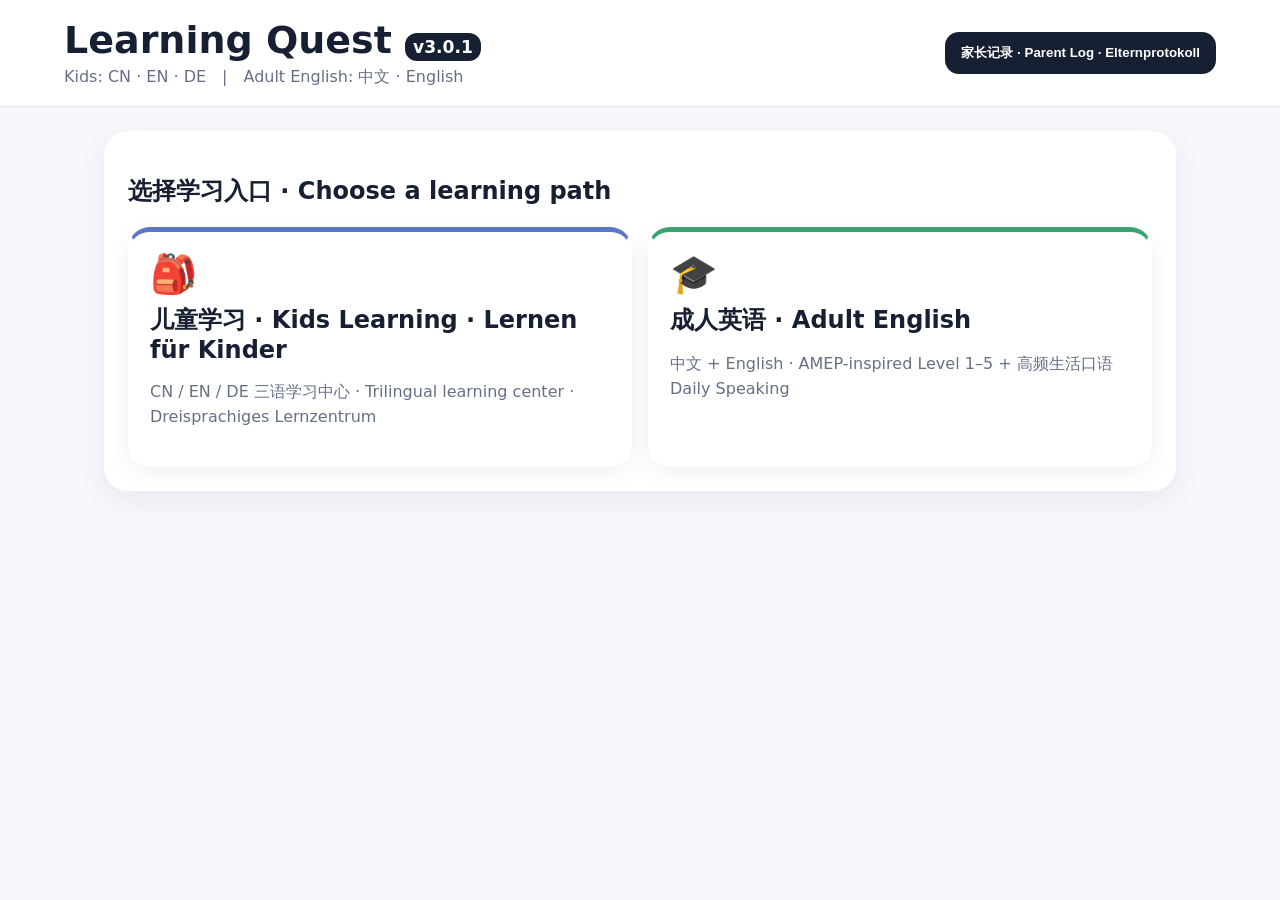
==== commit 7c71f49b: "Add files via upload" ====
--- a/index.html
+++ b/index.html
@@ -1 +1 @@
-<!doctype html><html lang="zh-CN"><head><meta charset="utf-8"><meta name="viewport" content="width=device-width,initial-scale=1,viewport-fit=cover"><meta name="theme-color" content="#f5f7fb"><title>Learning Quest v3.1</title><link rel="stylesheet" href="styles.css"></head><body data-profile="main"><header><div><h1>Learning Quest <span>v3.1</span></h1><p>CN: 学习闯关 · EN: Learning Quest · DE: Lernabenteuer</p></div><nav><button id="langBtn">CN / EN / DE</button><button id="syncBtn">☁ Sync</button><button id="parentBtn">Parent</button></nav></header><main><section id="profile" class="hero"></section><section><h2 id="centersTitle">学习中心 · Learning Centers · Lernzentren</h2><div id="centers" class="grid"></div></section><section id="lesson" class="panel hidden"></section><section id="parent" class="panel hidden"></section><section id="sync" class="panel hidden"></section></main><script src="content.js"></script><script src="app.js"></script></body></html>+<!doctype html><html lang="zh-CN"><head><meta charset="utf-8"><meta name="viewport" content="width=device-width,initial-scale=1"><meta name="theme-color" content="#172033"><title>Learning Quest v3.0.1</title><link rel="stylesheet" href="styles.css"></head><body data-profile="main"><header><div><h1>Learning Quest <span>v3.0.1</span></h1><p>Kids: CN · EN · DE　|　Adult English: 中文 · English</p></div><button id="parentBtn">家长记录 · Parent Log · Elternprotokoll</button></header><main><section id="home"></section><section id="profile" class="hero hidden"></section><section id="kids" class="hidden"><div class="section-head"><button class="backHome">← 首页 · Home · Start</button><h2>儿童学习中心 · Kids Learning · Lernzentrum</h2></div><div id="centers" class="grid"></div></section><section id="adult" class="hidden"></section><section id="lesson" class="panel hidden"></section><section id="parent" class="panel hidden"></section></main><script src="content.js"></script><script src="app.js"></script></body></html>
--- a/styles.css
+++ b/styles.css
@@ -1,3 +1 @@
-*{box-sizing:border-box}body{margin:0;font-family:system-ui,-apple-system,"Noto Sans SC",sans-serif;background:#f6f8fc;color:#172033}header{display:flex;justify-content:space-between;align-items:center;padding:18px 5vw;background:#fff;border-bottom:1px solid #e4e8f0;position:sticky;top:0;z-index:3}h1{margin:0;font-size:clamp(24px,4vw,38px)}h1 span{font-size:.45em;background:#172033;color:white;padding:4px 8px;border-radius:12px}header p{margin:5px 0 0;color:#657086}button{border:0;border-radius:14px;padding:12px 16px;font-weight:700;cursor:pointer;background:#172033;color:#fff}main{max-width:1100px;margin:auto;padding:24px}.hero,.panel{background:#fff;border-radius:24px;padding:24px;box-shadow:0 8px 28px #17203312;margin-bottom:24px}.hero{display:flex;justify-content:space-between;gap:18px;align-items:center}.badge{background:#eef3ff;border-radius:999px;padding:7px 12px;font-weight:700}.grid{display:grid;grid-template-columns:repeat(auto-fit,minmax(240px,1fr));gap:16px}.card{background:#fff;border-radius:22px;padding:20px;box-shadow:0 6px 22px #17203310;border:2px solid transparent;cursor:pointer}.card:hover{border-color:#9aa9cc;transform:translateY(-2px)}.card .icon{font-size:38px}.card h3{margin:8px 0}.card p{color:#657086;line-height:1.5}.chips{display:flex;gap:8px;flex-wrap:wrap}.chip{background:#f0f3f8;padding:6px 10px;border-radius:999px;font-size:13px}.hidden{display:none}.question{font-size:22px;font-weight:800;margin:18px 0}.answers{display:grid;gap:10px}.answers button{background:#eef2f8;color:#172033;text-align:left}.answers button:hover{background:#dde5f2}.ok{background:#e8f8ed!important}.bad{background:#ffe8e8!important}.feedback{margin-top:14px;padding:14px;border-radius:14px;background:#f4f6fa}.bar{height:10px;background:#e8ebf1;border-radius:99px;overflow:hidden}.bar i{display:block;height:100%;background:#172033}.stats{display:grid;grid-template-columns:repeat(3,1fr);gap:10px}.stat{background:#f4f6fa;padding:14px;border-radius:16px;text-align:center}.wrong{animation:shake .35s}@keyframes shake{25%{transform:translateX(-7px)}50%{transform:translateX(7px)}75%{transform:translateX(-4px)}}@media(max-width:600px){header{align-items:flex-start}header p{font-size:12px}.hero{display:block}.stats{grid-template-columns:1fr}}
-
-nav{display:flex;gap:8px;flex-wrap:wrap}.learner-tabs{display:flex;gap:8px;flex-wrap:wrap;margin-top:12px}.learner.selected{outline:3px solid rgba(0,0,0,.12)}.table-wrap{overflow:auto}table{width:100%;border-collapse:collapse}th,td{text-align:left;border-bottom:1px solid #ddd;padding:10px}label{display:block;margin:12px 0;font-weight:700}input{display:block;width:100%;box-sizing:border-box;margin-top:6px;padding:12px;border:1px solid #ccd3df;border-radius:10px;font:inherit}.notice{padding:14px;border-radius:12px;background:#eef4ff}.small{font-size:.88rem;opacity:.75}@media(max-width:680px){header{align-items:flex-start;gap:12px;flex-direction:column}header nav{width:100%}header nav button{flex:1}.grid{grid-template-columns:1fr}.hero{gap:14px;align-items:flex-start;flex-direction:column}.panel{padding:16px}.question{font-size:1.08rem}.answers{grid-template-columns:1fr}.stats{grid-template-columns:repeat(3,1fr);gap:6px}.stat{padding:10px 4px;font-size:.85rem}}
+*{box-sizing:border-box}body{margin:0;font-family:system-ui,-apple-system,"Noto Sans SC","Noto Sans",sans-serif;background:#f6f8fc;color:#172033}header{display:flex;justify-content:space-between;align-items:center;padding:18px 5vw;background:#fff;border-bottom:1px solid #e4e8f0;position:sticky;top:0;z-index:3}h1{margin:0;font-size:clamp(24px,4vw,38px)}h1 span{font-size:.45em;background:#172033;color:#fff;padding:4px 8px;border-radius:12px}header p{margin:5px 0 0;color:#657086}button{border:0;border-radius:14px;padding:12px 16px;font-weight:700;cursor:pointer;background:#172033;color:#fff}button:disabled{opacity:.55;cursor:default}main{max-width:1120px;margin:auto;padding:24px}.hero,.panel,.entry{background:#fff;border-radius:24px;padding:24px;box-shadow:0 8px 28px #17203312;margin-bottom:24px}.hero{display:flex;justify-content:space-between;gap:18px;align-items:center}.badge{background:#eef3ff;border-radius:999px;padding:7px 12px;font-weight:700}.entry-grid,.grid,.level-grid,.scene-grid{display:grid;grid-template-columns:repeat(auto-fit,minmax(240px,1fr));gap:16px}.entry-card,.card,.scene,.level{background:#fff;border-radius:22px;padding:20px;box-shadow:0 6px 22px #17203310;border:2px solid transparent;cursor:pointer}.entry-card:hover,.card:hover,.scene:hover,.level:hover{border-color:#9aa9cc;transform:translateY(-2px)}.entry-card .icon,.card .icon,.scene .icon{font-size:38px}.entry-card h2,.card h3,.scene h3{margin:8px 0}.entry-card p,.card p,.scene p,.level p{color:#657086;line-height:1.55}.kids-entry{border-top:5px solid #5877c6}.adult-entry{border-top:5px solid #39a36f}.chips{display:flex;gap:8px;flex-wrap:wrap}.chip{background:#f0f3f8;padding:6px 10px;border-radius:999px;font-size:13px}.hidden{display:none!important}.section-head{display:flex;align-items:center;gap:14px;flex-wrap:wrap;margin:8px 0 18px}.section-head h2{margin:0}.question{font-size:21px;font-weight:800;margin:18px 0;line-height:1.55}.tri span,.bi span{display:block;margin:4px 0}.tri .cn,.bi .cn{font-weight:800}.tri .en,.bi .en{color:#2d4d83}.tri .de{color:#735127}.answers{display:grid;gap:10px}.answers button{background:#eef2f8;color:#172033;text-align:left;line-height:1.45}.answers button:hover{background:#dde5f2}.ok{background:#e8f8ed!important}.bad{background:#ffe8e8!important}.feedback{margin-top:14px;padding:14px;border-radius:14px;background:#f4f6fa}.bar{height:10px;background:#e8ebf1;border-radius:99px;overflow:hidden}.bar i{display:block;height:100%;background:#172033}.stats{display:grid;grid-template-columns:repeat(3,1fr);gap:10px}.stat{background:#f4f6fa;padding:14px;border-radius:16px;text-align:center}.wrong{animation:shake .35s}.adult-top{background:#edf9f2;border-radius:24px;padding:24px;margin-bottom:20px}.adult-tabs{display:flex;gap:10px;flex-wrap:wrap;margin:16px 0}.adult-tabs button.active{background:#247a51}.phrase{background:#fff;border:1px solid #e2e7ee;border-radius:16px;padding:14px;margin:10px 0}.phrase .en{font-size:19px;font-weight:800}.phrase .cn{color:#657086;margin:4px 0 10px}.phrase-actions{display:flex;gap:8px;flex-wrap:wrap}.phrase-actions button{padding:8px 12px;font-size:13px}.speak{background:#247a51}.mic{background:#365f9b}.recognition{margin-top:8px;padding:9px;border-radius:10px;background:#f3f6fa;color:#445}.role{background:#f4f8ff;border-left:4px solid #5579bd;padding:14px;border-radius:12px;margin:12px 0}.note{font-size:13px;color:#68758c}.level{cursor:default}.master{display:flex;align-items:center;gap:8px;margin-top:10px}.master button{padding:7px 10px;background:#247a51}.mastered{outline:2px solid #57a878}.adult-title{display:flex;justify-content:space-between;gap:10px;align-items:center;flex-wrap:wrap}@keyframes shake{25%{transform:translateX(-7px)}50%{transform:translateX(7px)}75%{transform:translateX(-4px)}}@media(max-width:650px){header{align-items:flex-start;gap:8px}header p{font-size:11px}header button{padding:9px;font-size:11px}.hero{display:block}.stats{grid-template-columns:1fr}main{padding:14px}.phrase .en{font-size:17px}}
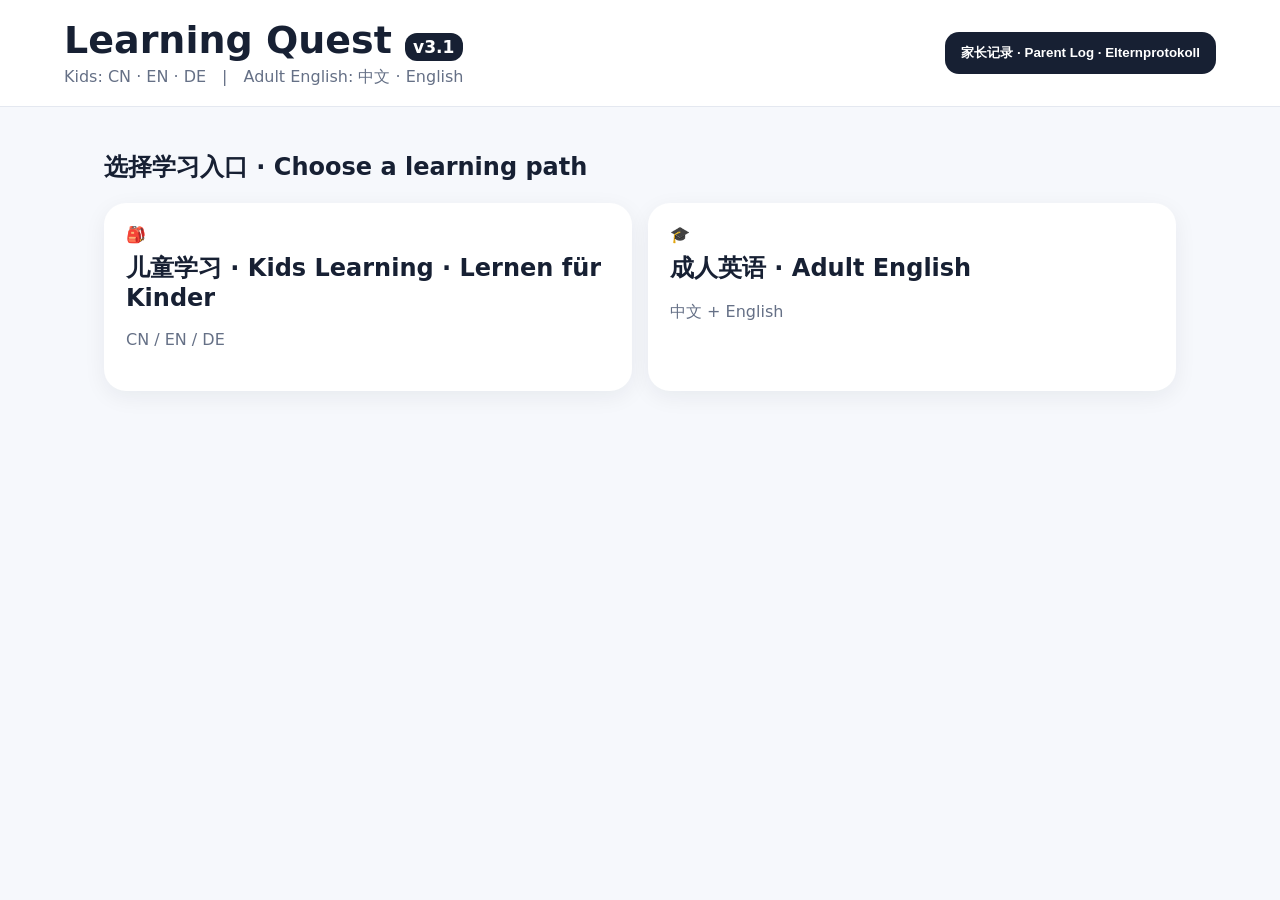
==== commit 741b54a5: "Add files via upload" ====
--- a/index.html
+++ b/index.html
@@ -1 +1 @@
-<!doctype html><html lang="zh-CN"><head><meta charset="utf-8"><meta name="viewport" content="width=device-width,initial-scale=1"><meta name="theme-color" content="#172033"><title>Learning Quest v3.0.1</title><link rel="stylesheet" href="styles.css"></head><body data-profile="main"><header><div><h1>Learning Quest <span>v3.0.1</span></h1><p>Kids: CN · EN · DE　|　Adult English: 中文 · English</p></div><button id="parentBtn">家长记录 · Parent Log · Elternprotokoll</button></header><main><section id="home"></section><section id="profile" class="hero hidden"></section><section id="kids" class="hidden"><div class="section-head"><button class="backHome">← 首页 · Home · Start</button><h2>儿童学习中心 · Kids Learning · Lernzentrum</h2></div><div id="centers" class="grid"></div></section><section id="adult" class="hidden"></section><section id="lesson" class="panel hidden"></section><section id="parent" class="panel hidden"></section></main><script src="content.js"></script><script src="app.js"></script></body></html>
+<!doctype html><html lang="zh-CN"><head><meta charset="utf-8"><meta name="viewport" content="width=device-width,initial-scale=1"><meta name="theme-color" content="#172033"><title>Learning Quest v3.1</title><link rel="stylesheet" href="styles.css"></head><body data-profile="main"><header><div><h1>Learning Quest <span>v3.1</span></h1><p>Kids: CN · EN · DE　|　Adult English: 中文 · English</p></div><button id="parentBtn">家长记录 · Parent Log · Elternprotokoll</button></header><main><section id="home"></section><section id="profile" class="hero hidden"></section><section id="kids" class="hidden"><div class="section-head"><button class="backHome">← 首页 · Home · Start</button><h2>儿童学习中心 · Kids Learning · Lernzentrum</h2></div><div id="centers" class="grid"></div></section><section id="adult" class="hidden"></section><section id="lesson" class="panel hidden"></section><section id="parent" class="panel hidden"></section></main><script src="content.js"></script><script src="app.js"></script></body></html>
--- a/styles.css
+++ b/styles.css
@@ -1 +1,2 @@
 *{box-sizing:border-box}body{margin:0;font-family:system-ui,-apple-system,"Noto Sans SC","Noto Sans",sans-serif;background:#f6f8fc;color:#172033}header{display:flex;justify-content:space-between;align-items:center;padding:18px 5vw;background:#fff;border-bottom:1px solid #e4e8f0;position:sticky;top:0;z-index:3}h1{margin:0;font-size:clamp(24px,4vw,38px)}h1 span{font-size:.45em;background:#172033;color:#fff;padding:4px 8px;border-radius:12px}header p{margin:5px 0 0;color:#657086}button{border:0;border-radius:14px;padding:12px 16px;font-weight:700;cursor:pointer;background:#172033;color:#fff}button:disabled{opacity:.55;cursor:default}main{max-width:1120px;margin:auto;padding:24px}.hero,.panel,.entry{background:#fff;border-radius:24px;padding:24px;box-shadow:0 8px 28px #17203312;margin-bottom:24px}.hero{display:flex;justify-content:space-between;gap:18px;align-items:center}.badge{background:#eef3ff;border-radius:999px;padding:7px 12px;font-weight:700}.entry-grid,.grid,.level-grid,.scene-grid{display:grid;grid-template-columns:repeat(auto-fit,minmax(240px,1fr));gap:16px}.entry-card,.card,.scene,.level{background:#fff;border-radius:22px;padding:20px;box-shadow:0 6px 22px #17203310;border:2px solid transparent;cursor:pointer}.entry-card:hover,.card:hover,.scene:hover,.level:hover{border-color:#9aa9cc;transform:translateY(-2px)}.entry-card .icon,.card .icon,.scene .icon{font-size:38px}.entry-card h2,.card h3,.scene h3{margin:8px 0}.entry-card p,.card p,.scene p,.level p{color:#657086;line-height:1.55}.kids-entry{border-top:5px solid #5877c6}.adult-entry{border-top:5px solid #39a36f}.chips{display:flex;gap:8px;flex-wrap:wrap}.chip{background:#f0f3f8;padding:6px 10px;border-radius:999px;font-size:13px}.hidden{display:none!important}.section-head{display:flex;align-items:center;gap:14px;flex-wrap:wrap;margin:8px 0 18px}.section-head h2{margin:0}.question{font-size:21px;font-weight:800;margin:18px 0;line-height:1.55}.tri span,.bi span{display:block;margin:4px 0}.tri .cn,.bi .cn{font-weight:800}.tri .en,.bi .en{color:#2d4d83}.tri .de{color:#735127}.answers{display:grid;gap:10px}.answers button{background:#eef2f8;color:#172033;text-align:left;line-height:1.45}.answers button:hover{background:#dde5f2}.ok{background:#e8f8ed!important}.bad{background:#ffe8e8!important}.feedback{margin-top:14px;padding:14px;border-radius:14px;background:#f4f6fa}.bar{height:10px;background:#e8ebf1;border-radius:99px;overflow:hidden}.bar i{display:block;height:100%;background:#172033}.stats{display:grid;grid-template-columns:repeat(3,1fr);gap:10px}.stat{background:#f4f6fa;padding:14px;border-radius:16px;text-align:center}.wrong{animation:shake .35s}.adult-top{background:#edf9f2;border-radius:24px;padding:24px;margin-bottom:20px}.adult-tabs{display:flex;gap:10px;flex-wrap:wrap;margin:16px 0}.adult-tabs button.active{background:#247a51}.phrase{background:#fff;border:1px solid #e2e7ee;border-radius:16px;padding:14px;margin:10px 0}.phrase .en{font-size:19px;font-weight:800}.phrase .cn{color:#657086;margin:4px 0 10px}.phrase-actions{display:flex;gap:8px;flex-wrap:wrap}.phrase-actions button{padding:8px 12px;font-size:13px}.speak{background:#247a51}.mic{background:#365f9b}.recognition{margin-top:8px;padding:9px;border-radius:10px;background:#f3f6fa;color:#445}.role{background:#f4f8ff;border-left:4px solid #5579bd;padding:14px;border-radius:12px;margin:12px 0}.note{font-size:13px;color:#68758c}.level{cursor:default}.master{display:flex;align-items:center;gap:8px;margin-top:10px}.master button{padding:7px 10px;background:#247a51}.mastered{outline:2px solid #57a878}.adult-title{display:flex;justify-content:space-between;gap:10px;align-items:center;flex-wrap:wrap}@keyframes shake{25%{transform:translateX(-7px)}50%{transform:translateX(7px)}75%{transform:translateX(-4px)}}@media(max-width:650px){header{align-items:flex-start;gap:8px}header p{font-size:11px}header button{padding:9px;font-size:11px}.hero{display:block}.stats{grid-template-columns:1fr}main{padding:14px}.phrase .en{font-size:17px}}
+.gradebar{display:flex;gap:8px;flex-wrap:wrap;margin:16px 0}.gradebar button.active,.adult-tabs button.active{background:#1f7a4f;color:#fff}.module-grid{display:grid;grid-template-columns:repeat(auto-fit,minmax(250px,1fr));gap:14px}.module{background:#fff;border:1px solid #dfe7ee;border-radius:18px;padding:18px;margin:10px 0;cursor:pointer}.module:hover,.level:hover{transform:translateY(-2px);box-shadow:0 8px 22px #0001}.flow{font-size:13px;margin-top:10px;color:#586579}.teach,.apply{background:#fff;border-radius:18px;padding:20px;margin:16px 0}.example,.feedback{background:#f1f7ff;border-left:4px solid #7396d8;padding:14px;margin:12px 0;border-radius:10px}.practice{background:#fff;padding:18px;margin:12px 0;border-radius:16px}.practice button{margin:8px 8px 0 0}.reading{font-size:22px;line-height:1.8;background:#fff;padding:24px;border-radius:18px}textarea{width:100%;min-height:100px;padding:12px;border-radius:12px;border:1px solid #ccd5df;box-sizing:border-box}.phrase{display:flex;justify-content:space-between;gap:12px;align-items:center;background:#fff;padding:14px;margin:10px 0;border-radius:14px}table{width:100%;border-collapse:collapse}th,td{padding:10px;border-bottom:1px solid #ddd;text-align:left}
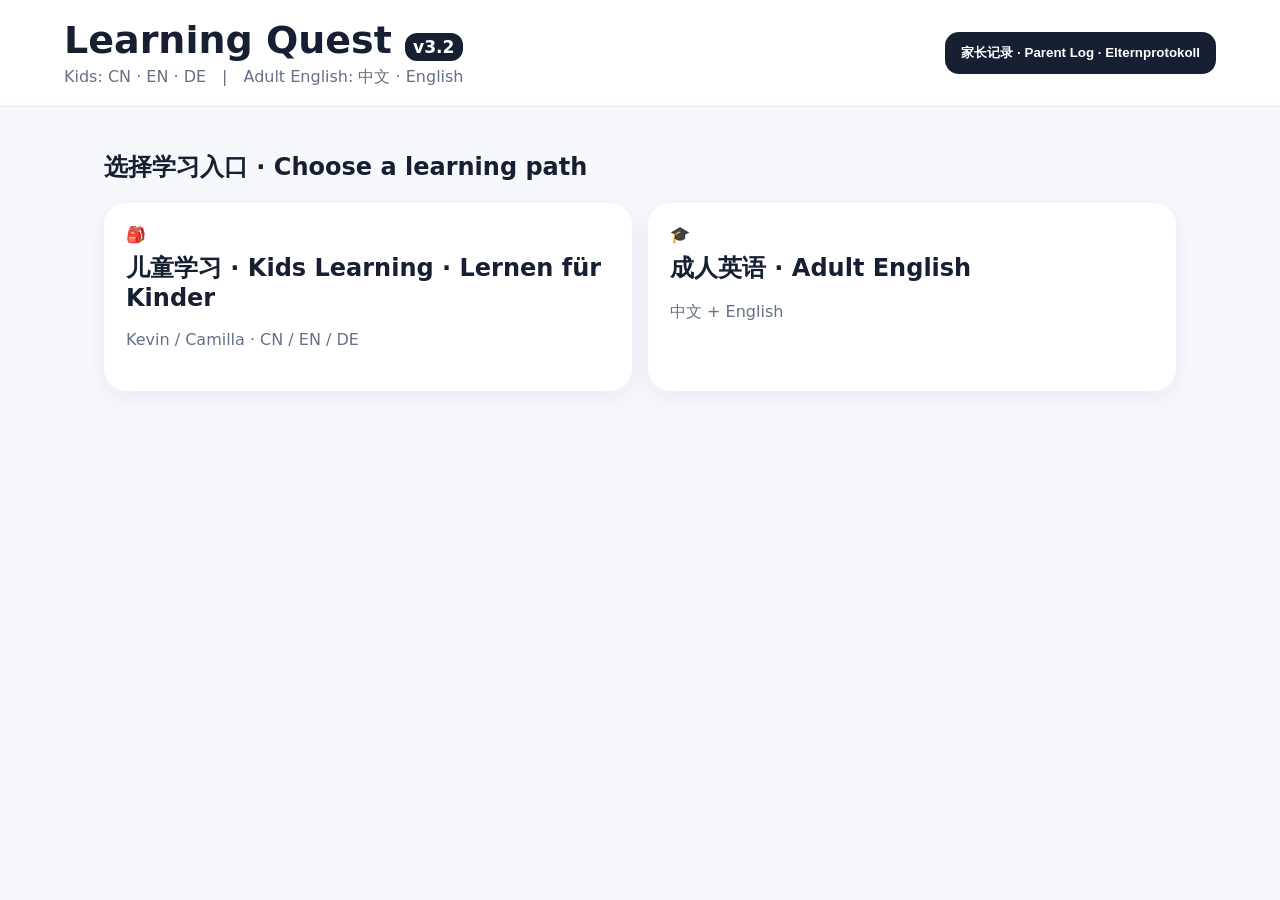
==== commit 1a970eef: "Add files via upload" ====
--- a/index.html
+++ b/index.html
@@ -1 +1 @@
-<!doctype html><html lang="zh-CN"><head><meta charset="utf-8"><meta name="viewport" content="width=device-width,initial-scale=1"><meta name="theme-color" content="#172033"><title>Learning Quest v3.1</title><link rel="stylesheet" href="styles.css"></head><body data-profile="main"><header><div><h1>Learning Quest <span>v3.1</span></h1><p>Kids: CN · EN · DE　|　Adult English: 中文 · English</p></div><button id="parentBtn">家长记录 · Parent Log · Elternprotokoll</button></header><main><section id="home"></section><section id="profile" class="hero hidden"></section><section id="kids" class="hidden"><div class="section-head"><button class="backHome">← 首页 · Home · Start</button><h2>儿童学习中心 · Kids Learning · Lernzentrum</h2></div><div id="centers" class="grid"></div></section><section id="adult" class="hidden"></section><section id="lesson" class="panel hidden"></section><section id="parent" class="panel hidden"></section></main><script src="content.js"></script><script src="app.js"></script></body></html>
+<!doctype html><html lang="zh-CN"><head><meta charset="utf-8"><meta name="viewport" content="width=device-width,initial-scale=1"><meta name="theme-color" content="#172033"><title>Learning Quest v3.2</title><link rel="stylesheet" href="styles.css"></head><body data-profile="main"><header><div><h1>Learning Quest <span>v3.2</span></h1><p>Kids: CN · EN · DE　|　Adult English: 中文 · English</p></div><button id="parentBtn">家长记录 · Parent Log · Elternprotokoll</button></header><main><section id="home"></section><section id="profile" class="hero hidden"></section><section id="kids" class="hidden"><div class="section-head"><button class="backHome">← 首页 · Home · Start</button><h2>儿童学习中心 · Kids Learning · Lernzentrum</h2></div><div id="centers" class="grid"></div></section><section id="adult" class="hidden"></section><section id="lesson" class="panel hidden"></section><section id="parent" class="panel hidden"></section></main><script src="content.js"></script><script src="app.js"></script></body></html>
--- a/styles.css
+++ b/styles.css
@@ -1,2 +1,4 @@
 *{box-sizing:border-box}body{margin:0;font-family:system-ui,-apple-system,"Noto Sans SC","Noto Sans",sans-serif;background:#f6f8fc;color:#172033}header{display:flex;justify-content:space-between;align-items:center;padding:18px 5vw;background:#fff;border-bottom:1px solid #e4e8f0;position:sticky;top:0;z-index:3}h1{margin:0;font-size:clamp(24px,4vw,38px)}h1 span{font-size:.45em;background:#172033;color:#fff;padding:4px 8px;border-radius:12px}header p{margin:5px 0 0;color:#657086}button{border:0;border-radius:14px;padding:12px 16px;font-weight:700;cursor:pointer;background:#172033;color:#fff}button:disabled{opacity:.55;cursor:default}main{max-width:1120px;margin:auto;padding:24px}.hero,.panel,.entry{background:#fff;border-radius:24px;padding:24px;box-shadow:0 8px 28px #17203312;margin-bottom:24px}.hero{display:flex;justify-content:space-between;gap:18px;align-items:center}.badge{background:#eef3ff;border-radius:999px;padding:7px 12px;font-weight:700}.entry-grid,.grid,.level-grid,.scene-grid{display:grid;grid-template-columns:repeat(auto-fit,minmax(240px,1fr));gap:16px}.entry-card,.card,.scene,.level{background:#fff;border-radius:22px;padding:20px;box-shadow:0 6px 22px #17203310;border:2px solid transparent;cursor:pointer}.entry-card:hover,.card:hover,.scene:hover,.level:hover{border-color:#9aa9cc;transform:translateY(-2px)}.entry-card .icon,.card .icon,.scene .icon{font-size:38px}.entry-card h2,.card h3,.scene h3{margin:8px 0}.entry-card p,.card p,.scene p,.level p{color:#657086;line-height:1.55}.kids-entry{border-top:5px solid #5877c6}.adult-entry{border-top:5px solid #39a36f}.chips{display:flex;gap:8px;flex-wrap:wrap}.chip{background:#f0f3f8;padding:6px 10px;border-radius:999px;font-size:13px}.hidden{display:none!important}.section-head{display:flex;align-items:center;gap:14px;flex-wrap:wrap;margin:8px 0 18px}.section-head h2{margin:0}.question{font-size:21px;font-weight:800;margin:18px 0;line-height:1.55}.tri span,.bi span{display:block;margin:4px 0}.tri .cn,.bi .cn{font-weight:800}.tri .en,.bi .en{color:#2d4d83}.tri .de{color:#735127}.answers{display:grid;gap:10px}.answers button{background:#eef2f8;color:#172033;text-align:left;line-height:1.45}.answers button:hover{background:#dde5f2}.ok{background:#e8f8ed!important}.bad{background:#ffe8e8!important}.feedback{margin-top:14px;padding:14px;border-radius:14px;background:#f4f6fa}.bar{height:10px;background:#e8ebf1;border-radius:99px;overflow:hidden}.bar i{display:block;height:100%;background:#172033}.stats{display:grid;grid-template-columns:repeat(3,1fr);gap:10px}.stat{background:#f4f6fa;padding:14px;border-radius:16px;text-align:center}.wrong{animation:shake .35s}.adult-top{background:#edf9f2;border-radius:24px;padding:24px;margin-bottom:20px}.adult-tabs{display:flex;gap:10px;flex-wrap:wrap;margin:16px 0}.adult-tabs button.active{background:#247a51}.phrase{background:#fff;border:1px solid #e2e7ee;border-radius:16px;padding:14px;margin:10px 0}.phrase .en{font-size:19px;font-weight:800}.phrase .cn{color:#657086;margin:4px 0 10px}.phrase-actions{display:flex;gap:8px;flex-wrap:wrap}.phrase-actions button{padding:8px 12px;font-size:13px}.speak{background:#247a51}.mic{background:#365f9b}.recognition{margin-top:8px;padding:9px;border-radius:10px;background:#f3f6fa;color:#445}.role{background:#f4f8ff;border-left:4px solid #5579bd;padding:14px;border-radius:12px;margin:12px 0}.note{font-size:13px;color:#68758c}.level{cursor:default}.master{display:flex;align-items:center;gap:8px;margin-top:10px}.master button{padding:7px 10px;background:#247a51}.mastered{outline:2px solid #57a878}.adult-title{display:flex;justify-content:space-between;gap:10px;align-items:center;flex-wrap:wrap}@keyframes shake{25%{transform:translateX(-7px)}50%{transform:translateX(7px)}75%{transform:translateX(-4px)}}@media(max-width:650px){header{align-items:flex-start;gap:8px}header p{font-size:11px}header button{padding:9px;font-size:11px}.hero{display:block}.stats{grid-template-columns:1fr}main{padding:14px}.phrase .en{font-size:17px}}
 .gradebar{display:flex;gap:8px;flex-wrap:wrap;margin:16px 0}.gradebar button.active,.adult-tabs button.active{background:#1f7a4f;color:#fff}.module-grid{display:grid;grid-template-columns:repeat(auto-fit,minmax(250px,1fr));gap:14px}.module{background:#fff;border:1px solid #dfe7ee;border-radius:18px;padding:18px;margin:10px 0;cursor:pointer}.module:hover,.level:hover{transform:translateY(-2px);box-shadow:0 8px 22px #0001}.flow{font-size:13px;margin-top:10px;color:#586579}.teach,.apply{background:#fff;border-radius:18px;padding:20px;margin:16px 0}.example,.feedback{background:#f1f7ff;border-left:4px solid #7396d8;padding:14px;margin:12px 0;border-radius:10px}.practice{background:#fff;padding:18px;margin:12px 0;border-radius:16px}.practice button{margin:8px 8px 0 0}.reading{font-size:22px;line-height:1.8;background:#fff;padding:24px;border-radius:18px}textarea{width:100%;min-height:100px;padding:12px;border-radius:12px;border:1px solid #ccd5df;box-sizing:border-box}.phrase{display:flex;justify-content:space-between;gap:12px;align-items:center;background:#fff;padding:14px;margin:10px 0;border-radius:14px}table{width:100%;border-collapse:collapse}th,td{padding:10px;border-bottom:1px solid #ddd;text-align:left}
+
+.profilebar{display:flex;gap:10px;align-items:center;flex-wrap:wrap;margin:12px 0}.profilebar button.active{outline:3px solid #7aa2f7}.sources{background:#fff8dc;padding:12px;border-radius:12px;margin:12px 0}.translation{background:#fff4f4;padding:12px;border-left:4px solid #e66;border-radius:8px}.progress{height:12px;background:#e8edf5;border-radius:99px;overflow:hidden;margin:12px 0}.progress>div{height:100%;background:#223b68;transition:width .3s}.complete{padding:20px;background:#f1fff5;border-radius:14px}.practice button,.chips button,.profilebar button{min-height:44px}.reading button{min-height:44px}@media(max-width:700px){.entry-grid,.center-grid,.level-grid{grid-template-columns:1fr!important}.practice button{min-width:64px;margin:5px}.tri span{display:block}.module-grid{grid-template-columns:1fr!important}}
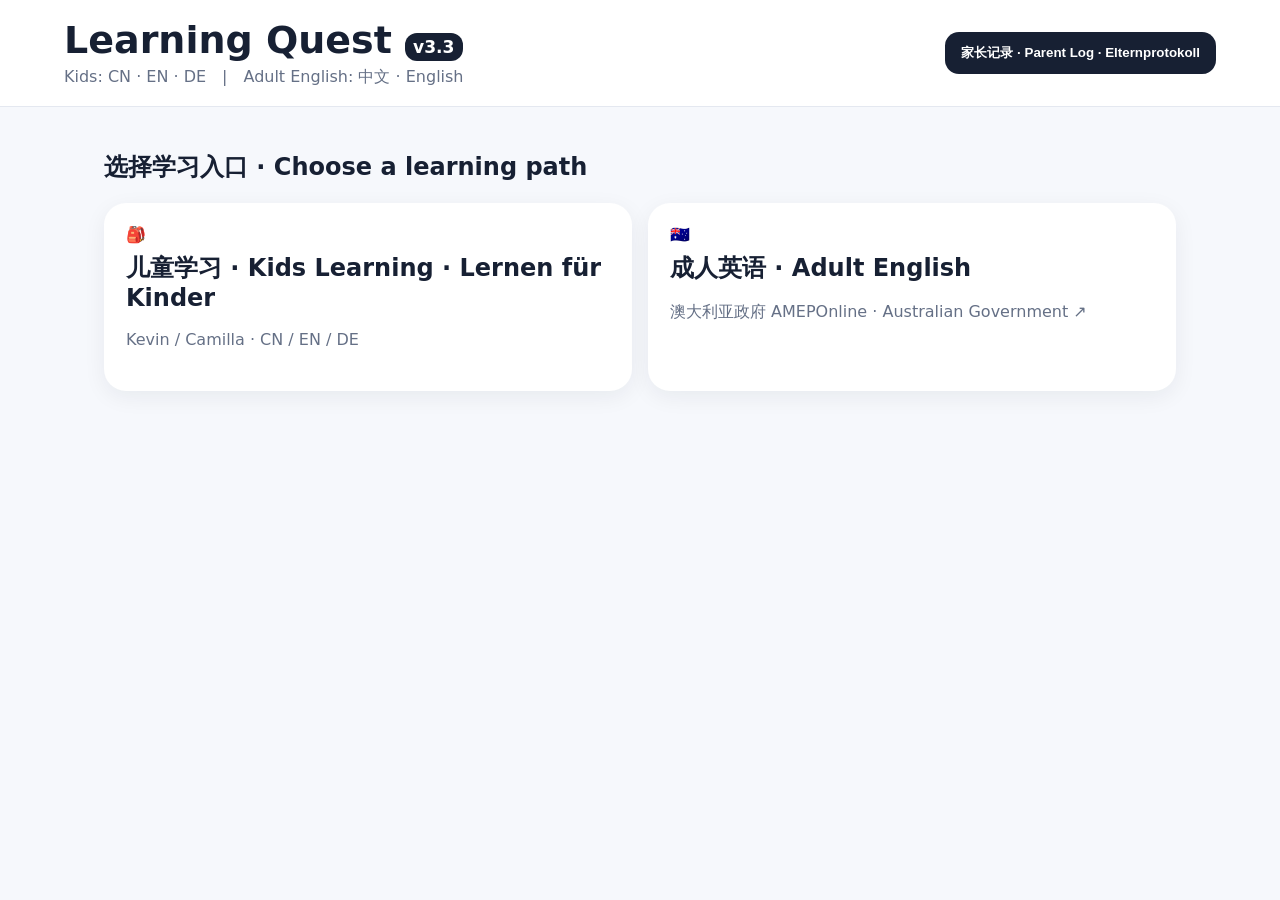
==== commit b4eacf97: "Add files via upload" ====
--- a/index.html
+++ b/index.html
@@ -1 +1 @@
-<!doctype html><html lang="zh-CN"><head><meta charset="utf-8"><meta name="viewport" content="width=device-width,initial-scale=1"><meta name="theme-color" content="#172033"><title>Learning Quest v3.2</title><link rel="stylesheet" href="styles.css"></head><body data-profile="main"><header><div><h1>Learning Quest <span>v3.2</span></h1><p>Kids: CN · EN · DE　|　Adult English: 中文 · English</p></div><button id="parentBtn">家长记录 · Parent Log · Elternprotokoll</button></header><main><section id="home"></section><section id="profile" class="hero hidden"></section><section id="kids" class="hidden"><div class="section-head"><button class="backHome">← 首页 · Home · Start</button><h2>儿童学习中心 · Kids Learning · Lernzentrum</h2></div><div id="centers" class="grid"></div></section><section id="adult" class="hidden"></section><section id="lesson" class="panel hidden"></section><section id="parent" class="panel hidden"></section></main><script src="content.js"></script><script src="app.js"></script></body></html>
+<!doctype html><html lang="zh-CN"><head><meta charset="utf-8"><meta name="viewport" content="width=device-width,initial-scale=1"><meta name="theme-color" content="#172033"><title>Learning Quest v3.3</title><link rel="stylesheet" href="styles.css"></head><body data-profile="main"><header><div><h1>Learning Quest <span>v3.3</span></h1><p>Kids: CN · EN · DE　|　Adult English: 中文 · English</p></div><button id="parentBtn">家长记录 · Parent Log · Elternprotokoll</button></header><main><section id="home"></section><section id="profile" class="hero hidden"></section><section id="kids" class="hidden"><div class="section-head"><button class="backHome">← 首页 · Home · Start</button><h2>儿童学习中心 · Kids Learning · Lernzentrum</h2></div><div id="centers" class="grid"></div></section><section id="adult" class="hidden"></section><section id="lesson" class="panel hidden"></section><section id="parent" class="panel hidden"></section></main><script src="content.js"></script><script src="app.js"></script></body></html>
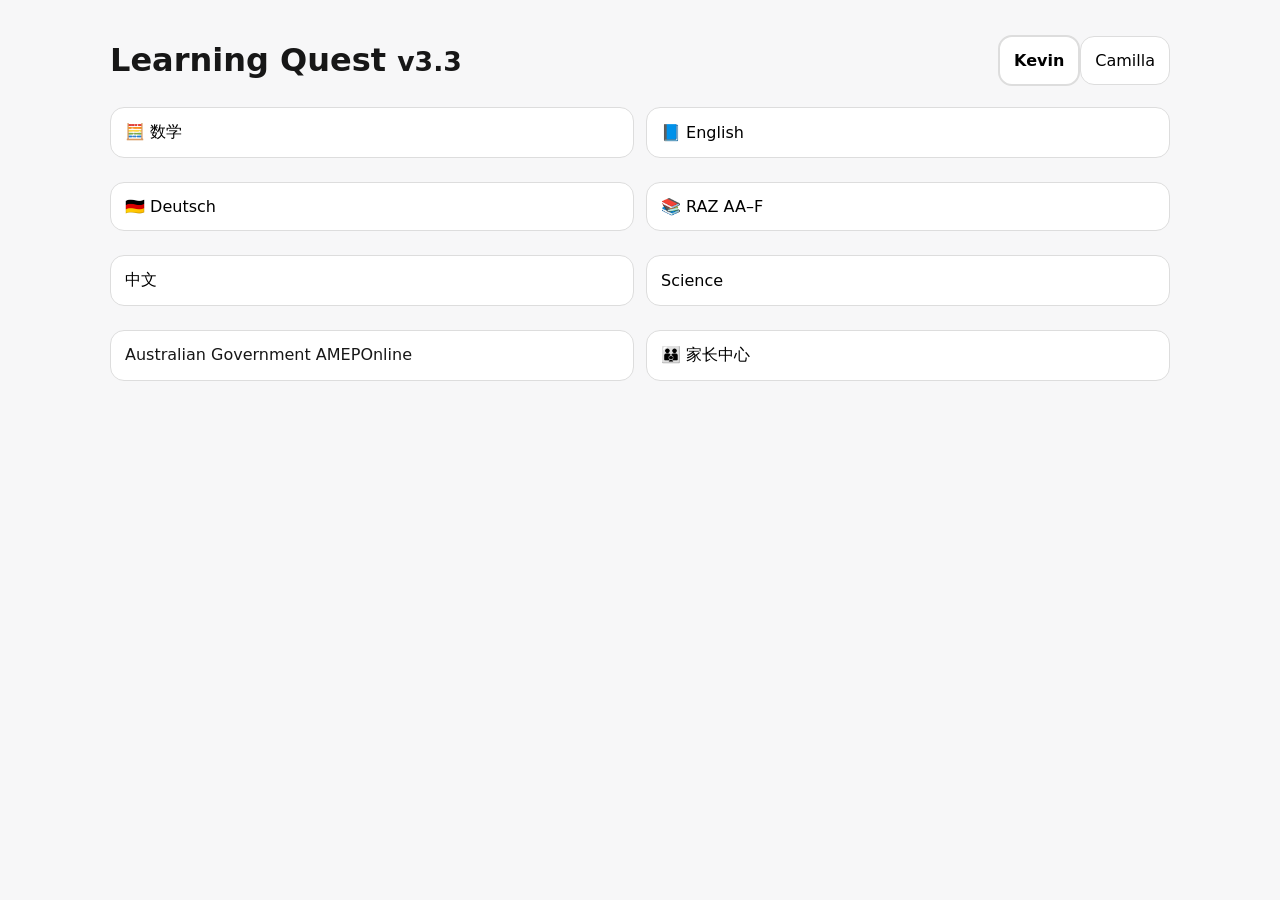
==== commit 347caba2: "Add files via upload" ====
--- a/index.html
+++ b/index.html
@@ -1 +1 @@
-<!doctype html><html lang="zh-CN"><head><meta charset="utf-8"><meta name="viewport" content="width=device-width,initial-scale=1"><meta name="theme-color" content="#172033"><title>Learning Quest v3.3</title><link rel="stylesheet" href="styles.css"></head><body data-profile="main"><header><div><h1>Learning Quest <span>v3.3</span></h1><p>Kids: CN · EN · DE　|　Adult English: 中文 · English</p></div><button id="parentBtn">家长记录 · Parent Log · Elternprotokoll</button></header><main><section id="home"></section><section id="profile" class="hero hidden"></section><section id="kids" class="hidden"><div class="section-head"><button class="backHome">← 首页 · Home · Start</button><h2>儿童学习中心 · Kids Learning · Lernzentrum</h2></div><div id="centers" class="grid"></div></section><section id="adult" class="hidden"></section><section id="lesson" class="panel hidden"></section><section id="parent" class="panel hidden"></section></main><script src="content.js"></script><script src="app.js"></script></body></html>
+<!doctype html><html lang="zh"><head><meta charset="utf-8"><meta name="viewport" content="width=device-width,initial-scale=1"><title>Learning Quest v3.3</title><link rel="stylesheet" href="styles.css"></head><body><main id="app"></main><script src="content.js"></script><script src="app.js"></script></body></html>
--- a/styles.css
+++ b/styles.css
@@ -1,4 +1 @@
-*{box-sizing:border-box}body{margin:0;font-family:system-ui,-apple-system,"Noto Sans SC","Noto Sans",sans-serif;background:#f6f8fc;color:#172033}header{display:flex;justify-content:space-between;align-items:center;padding:18px 5vw;background:#fff;border-bottom:1px solid #e4e8f0;position:sticky;top:0;z-index:3}h1{margin:0;font-size:clamp(24px,4vw,38px)}h1 span{font-size:.45em;background:#172033;color:#fff;padding:4px 8px;border-radius:12px}header p{margin:5px 0 0;color:#657086}button{border:0;border-radius:14px;padding:12px 16px;font-weight:700;cursor:pointer;background:#172033;color:#fff}button:disabled{opacity:.55;cursor:default}main{max-width:1120px;margin:auto;padding:24px}.hero,.panel,.entry{background:#fff;border-radius:24px;padding:24px;box-shadow:0 8px 28px #17203312;margin-bottom:24px}.hero{display:flex;justify-content:space-between;gap:18px;align-items:center}.badge{background:#eef3ff;border-radius:999px;padding:7px 12px;font-weight:700}.entry-grid,.grid,.level-grid,.scene-grid{display:grid;grid-template-columns:repeat(auto-fit,minmax(240px,1fr));gap:16px}.entry-card,.card,.scene,.level{background:#fff;border-radius:22px;padding:20px;box-shadow:0 6px 22px #17203310;border:2px solid transparent;cursor:pointer}.entry-card:hover,.card:hover,.scene:hover,.level:hover{border-color:#9aa9cc;transform:translateY(-2px)}.entry-card .icon,.card .icon,.scene .icon{font-size:38px}.entry-card h2,.card h3,.scene h3{margin:8px 0}.entry-card p,.card p,.scene p,.level p{color:#657086;line-height:1.55}.kids-entry{border-top:5px solid #5877c6}.adult-entry{border-top:5px solid #39a36f}.chips{display:flex;gap:8px;flex-wrap:wrap}.chip{background:#f0f3f8;padding:6px 10px;border-radius:999px;font-size:13px}.hidden{display:none!important}.section-head{display:flex;align-items:center;gap:14px;flex-wrap:wrap;margin:8px 0 18px}.section-head h2{margin:0}.question{font-size:21px;font-weight:800;margin:18px 0;line-height:1.55}.tri span,.bi span{display:block;margin:4px 0}.tri .cn,.bi .cn{font-weight:800}.tri .en,.bi .en{color:#2d4d83}.tri .de{color:#735127}.answers{display:grid;gap:10px}.answers button{background:#eef2f8;color:#172033;text-align:left;line-height:1.45}.answers button:hover{background:#dde5f2}.ok{background:#e8f8ed!important}.bad{background:#ffe8e8!important}.feedback{margin-top:14px;padding:14px;border-radius:14px;background:#f4f6fa}.bar{height:10px;background:#e8ebf1;border-radius:99px;overflow:hidden}.bar i{display:block;height:100%;background:#172033}.stats{display:grid;grid-template-columns:repeat(3,1fr);gap:10px}.stat{background:#f4f6fa;padding:14px;border-radius:16px;text-align:center}.wrong{animation:shake .35s}.adult-top{background:#edf9f2;border-radius:24px;padding:24px;margin-bottom:20px}.adult-tabs{display:flex;gap:10px;flex-wrap:wrap;margin:16px 0}.adult-tabs button.active{background:#247a51}.phrase{background:#fff;border:1px solid #e2e7ee;border-radius:16px;padding:14px;margin:10px 0}.phrase .en{font-size:19px;font-weight:800}.phrase .cn{color:#657086;margin:4px 0 10px}.phrase-actions{display:flex;gap:8px;flex-wrap:wrap}.phrase-actions button{padding:8px 12px;font-size:13px}.speak{background:#247a51}.mic{background:#365f9b}.recognition{margin-top:8px;padding:9px;border-radius:10px;background:#f3f6fa;color:#445}.role{background:#f4f8ff;border-left:4px solid #5579bd;padding:14px;border-radius:12px;margin:12px 0}.note{font-size:13px;color:#68758c}.level{cursor:default}.master{display:flex;align-items:center;gap:8px;margin-top:10px}.master button{padding:7px 10px;background:#247a51}.mastered{outline:2px solid #57a878}.adult-title{display:flex;justify-content:space-between;gap:10px;align-items:center;flex-wrap:wrap}@keyframes shake{25%{transform:translateX(-7px)}50%{transform:translateX(7px)}75%{transform:translateX(-4px)}}@media(max-width:650px){header{align-items:flex-start;gap:8px}header p{font-size:11px}header button{padding:9px;font-size:11px}.hero{display:block}.stats{grid-template-columns:1fr}main{padding:14px}.phrase .en{font-size:17px}}
-.gradebar{display:flex;gap:8px;flex-wrap:wrap;margin:16px 0}.gradebar button.active,.adult-tabs button.active{background:#1f7a4f;color:#fff}.module-grid{display:grid;grid-template-columns:repeat(auto-fit,minmax(250px,1fr));gap:14px}.module{background:#fff;border:1px solid #dfe7ee;border-radius:18px;padding:18px;margin:10px 0;cursor:pointer}.module:hover,.level:hover{transform:translateY(-2px);box-shadow:0 8px 22px #0001}.flow{font-size:13px;margin-top:10px;color:#586579}.teach,.apply{background:#fff;border-radius:18px;padding:20px;margin:16px 0}.example,.feedback{background:#f1f7ff;border-left:4px solid #7396d8;padding:14px;margin:12px 0;border-radius:10px}.practice{background:#fff;padding:18px;margin:12px 0;border-radius:16px}.practice button{margin:8px 8px 0 0}.reading{font-size:22px;line-height:1.8;background:#fff;padding:24px;border-radius:18px}textarea{width:100%;min-height:100px;padding:12px;border-radius:12px;border:1px solid #ccd5df;box-sizing:border-box}.phrase{display:flex;justify-content:space-between;gap:12px;align-items:center;background:#fff;padding:14px;margin:10px 0;border-radius:14px}table{width:100%;border-collapse:collapse}th,td{padding:10px;border-bottom:1px solid #ddd;text-align:left}
-
-.profilebar{display:flex;gap:10px;align-items:center;flex-wrap:wrap;margin:12px 0}.profilebar button.active{outline:3px solid #7aa2f7}.sources{background:#fff8dc;padding:12px;border-radius:12px;margin:12px 0}.translation{background:#fff4f4;padding:12px;border-left:4px solid #e66;border-radius:8px}.progress{height:12px;background:#e8edf5;border-radius:99px;overflow:hidden;margin:12px 0}.progress>div{height:100%;background:#223b68;transition:width .3s}.complete{padding:20px;background:#f1fff5;border-radius:14px}.practice button,.chips button,.profilebar button{min-height:44px}.reading button{min-height:44px}@media(max-width:700px){.entry-grid,.center-grid,.level-grid{grid-template-columns:1fr!important}.practice button{min-width:64px;margin:5px}.tri span{display:block}.module-grid{grid-template-columns:1fr!important}}+*{box-sizing:border-box}body{font-family:system-ui,-apple-system,sans-serif;max-width:1100px;margin:auto;padding:20px;background:#f7f7f8;color:#171717}header{display:flex;justify-content:space-between;align-items:center;gap:12px}.grid{display:grid;grid-template-columns:repeat(2,minmax(0,1fr));gap:12px}button,.button,article,details{border:1px solid #ddd;border-radius:14px;background:#fff;padding:14px;margin:6px 0;font:inherit;text-align:left}.button{display:block;text-decoration:none;color:inherit}.on{font-weight:800;border-width:2px}.topic{margin:4px}.src{font-size:.88rem;color:#555}.book{display:grid;grid-template-columns:1fr auto auto;gap:8px;align-items:center;border-bottom:1px solid #eee;padding:5px}@media(max-width:700px){body{padding:12px}.grid{grid-template-columns:1fr}header{flex-direction:column;align-items:flex-start}.book{grid-template-columns:1fr auto}.book b{grid-column:2}}
